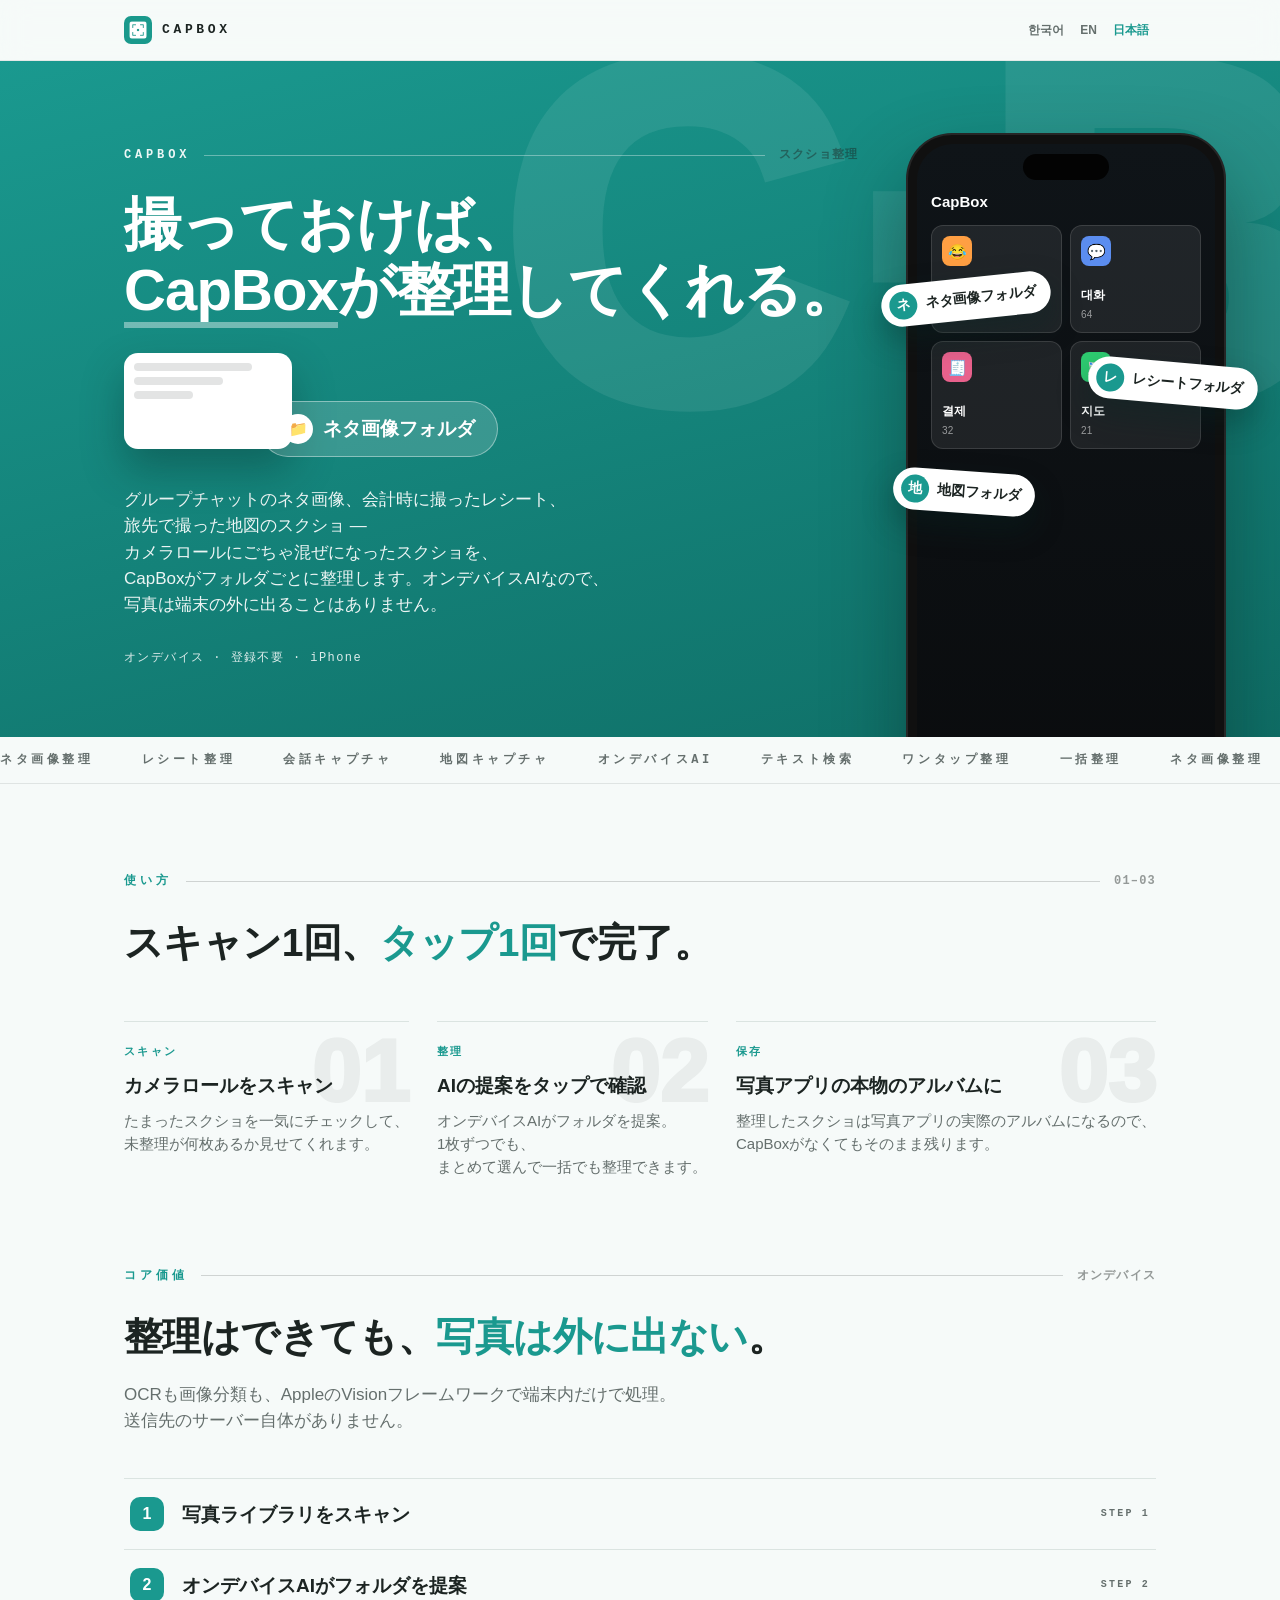
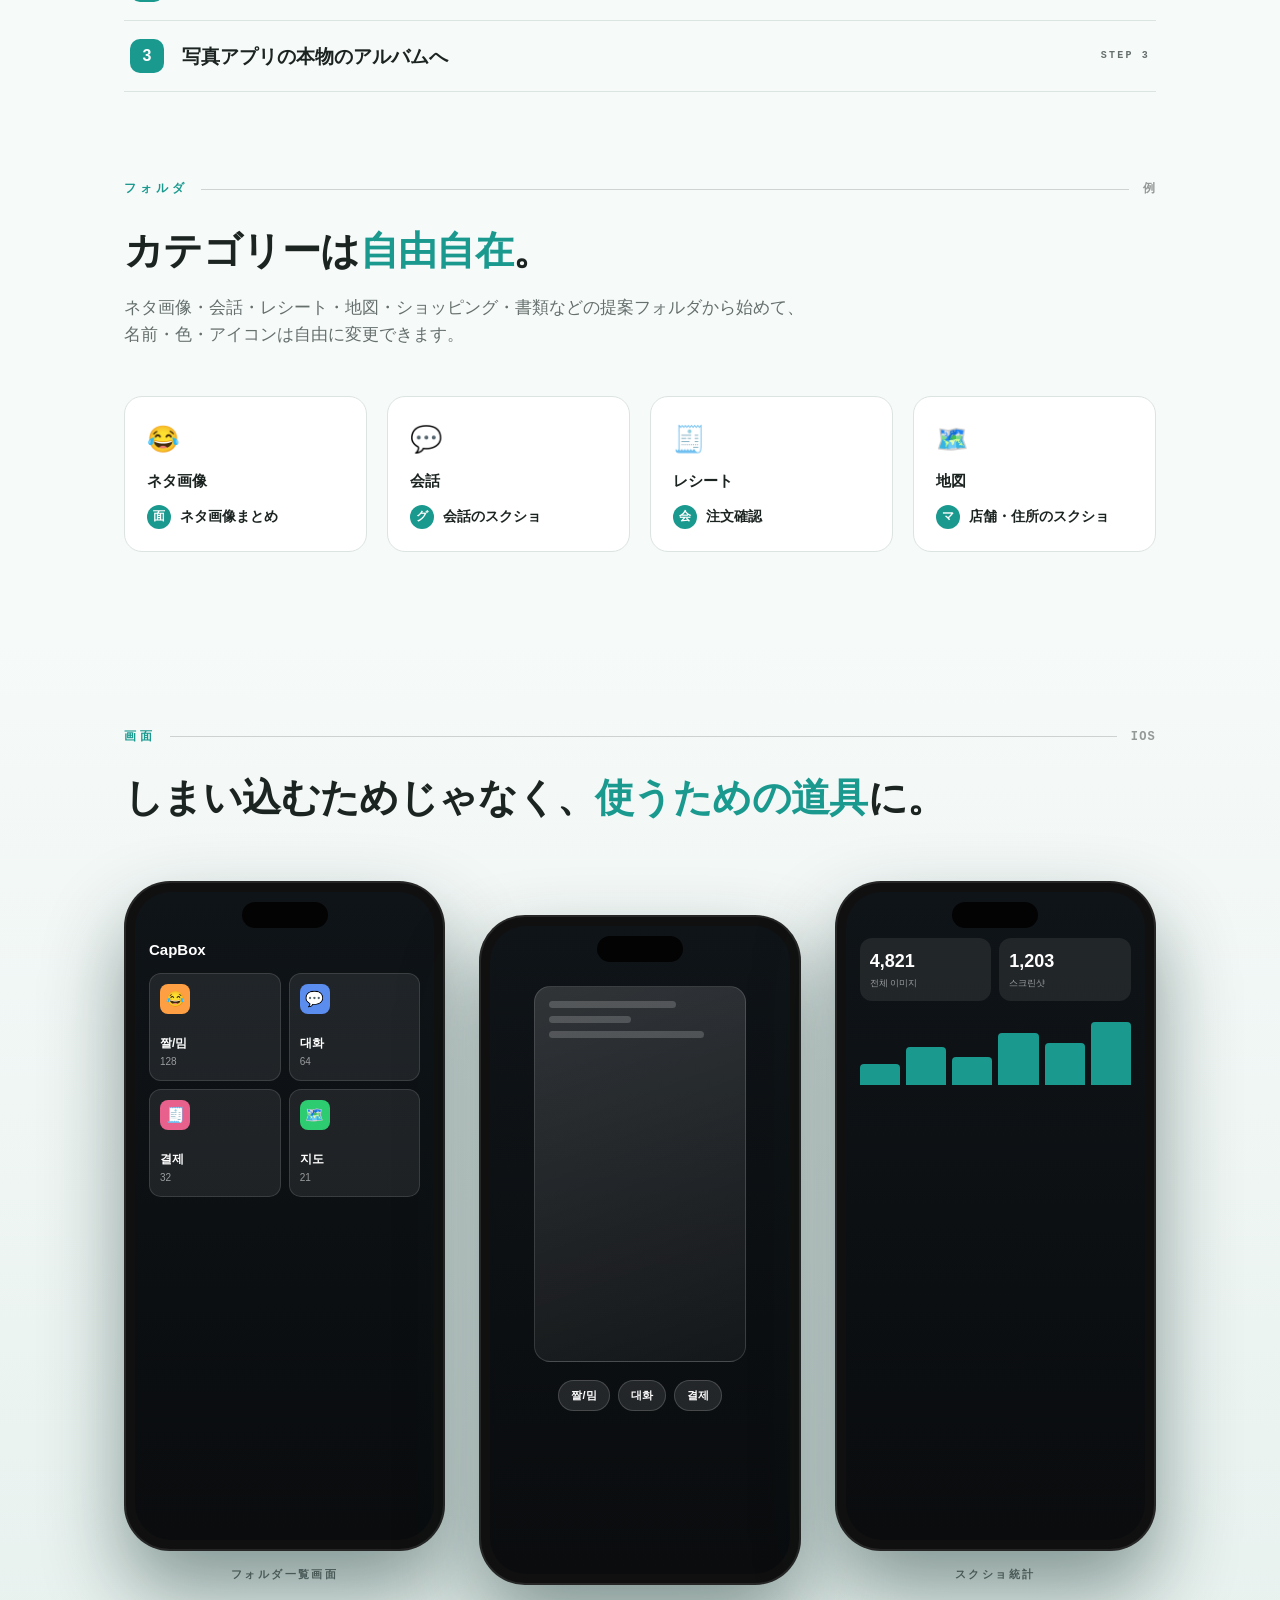
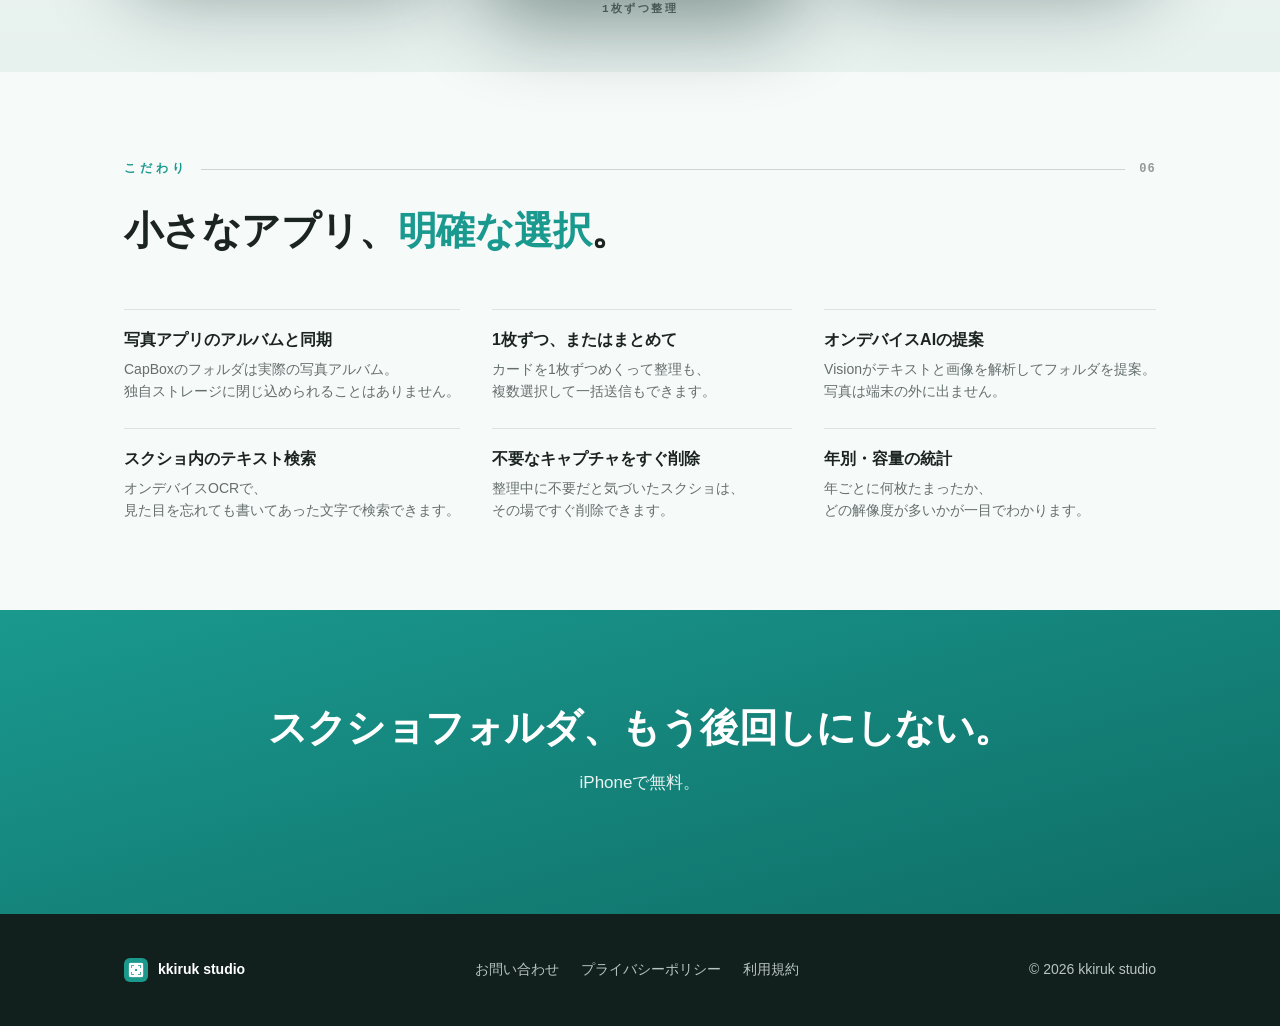
==== ja/index.html @ 4f0d3179 "Add CapBox landing page (ko/en/ja)" ====
<!doctype html>
<html lang="ja">
<head>
<meta charset="utf-8">
<meta name="viewport" content="width=device-width, initial-scale=1">
<title>CapBox — スクショを自動で整理</title>
<meta name="description" content="グループチャットのネタ画像、レシート撮影、地図のスクショ — CapBoxがオンデバイスAIでカメラロールのスクショを自動整理。写真は端末の外に出ません。">
<meta property="og:title" content="CapBox — スクショを自動で整理">
<meta property="og:description" content="撮っておけば、CapBoxが整理してくれる。">
<meta property="og:image" content="https://kkiruk-studio.github.io/capbox/assets/icon-512.png">
<meta property="og:type" content="website">
<link rel="canonical" href="https://kkiruk-studio.github.io/capbox/ja/">
<link rel="alternate" hreflang="x-default" href="https://kkiruk-studio.github.io/capbox/">
<link rel="alternate" hreflang="ko" href="https://kkiruk-studio.github.io/capbox/ko/">
<link rel="alternate" hreflang="en" href="https://kkiruk-studio.github.io/capbox/">
<link rel="alternate" hreflang="ja" href="https://kkiruk-studio.github.io/capbox/ja/">
<link rel="icon" type="image/png" href="../assets/icon-180.png">
<link rel="apple-touch-icon" href="../assets/icon-180.png">
<link rel="stylesheet" href="../assets/style.css">
<style>body{font-family:-apple-system,BlinkMacSystemFont,"Hiragino Kaku Gothic ProN", "Hiragino Sans", "Yu Gothic","Segoe UI",sans-serif}</style>
</head>
<body>

<nav>
  <div class="wrap">
    <a class="wordmark" href="../"><img src="../assets/icon-180.png" alt=""><span>CAPBOX</span></a>
    <div class="lang"><a href="../ko/">한국어</a><a href="../">EN</a><a href="../ja/" class="cur">日本語</a></div>
  </div>
</nav>

<header class="hero">
  <div class="ghost">C·B</div>
  <div class="wrap">
    <div>
      <div class="kicker"><span>CAPBOX</span><span class="rule"></span><span class="num">スクショ整理</span></div>
      <h1>撮っておけば、<br><em>CapBox</em>が整理してくれる。</h1>
      <div class="demo">
        <div class="shot"><div class="bar w80"></div><div class="bar w60"></div><div class="bar w40"></div></div>
        <div class="folder"><span class="g">📁</span><span class="label">ネタ画像フォルダ</span></div>
      </div>
      <p class="sub">グループチャットのネタ画像、会計時に撮ったレシート、旅先で撮った地図のスクショ — カメラロールにごちゃ混ぜになったスクショを、CapBoxがフォルダごとに整理します。オンデバイスAIなので、写真は端末の外に出ることはありません。</p>
      <div class="cta">
        <a class="store-badge" id="storeLink" href="#" aria-label="App Store でダウンロード"><svg viewBox="0 0 384 512" aria-hidden="true"><path d="M318.7 268.7c-.2-36.7 16.4-64.4 50-84.8-18.8-26.9-47.2-41.7-84.7-44.6-35.5-2.8-74.3 20.7-88.5 20.7-15 0-49.4-19.7-76.4-19.7C63.3 141.2 4 184.8 4 273.5q0 39.3 14.4 81.2c12.8 36.7 59 126.7 107.2 125.2 25.2-.6 43-17.9 75.8-17.9 31.8 0 48.3 17.9 76.4 17.9 48.6-.7 90.4-82.5 102.6-119.3-65.2-30.7-61.7-90-61.7-91.9zm-56.6-164.2c27.3-32.4 24.8-61.9 24-72.5-24.1 1.4-52 16.4-67.9 34.9-17.5 19.8-27.8 44.3-25.6 71.9 26.1 2 49.9-11.4 69.5-34.3z"/></svg><span class="txt"><small>ダウンロードは</small><strong>App Store</strong></span></a>
        <span class="note">オンデバイス · 登録不要 · iPhone</span>
      </div>
    </div>
    <div class="phone-col">
      <div class="chip c1"><span class="g">ネ</span>ネタ画像フォルダ</div><div class="chip c2"><span class="g">レ</span>レシートフォルダ</div><div class="chip c3"><span class="g">地</span>地図フォルダ</div>
      <div class="phone mock"><div class="mock-screen"><div class="mtitle">CapBox</div><div class="mgrid">
      <div class="mfolder"><div class="micon" style="background:#ff9f43">😂</div><div class="mname">짤/밈</div><div class="mcount">128</div></div>
      <div class="mfolder"><div class="micon" style="background:#5b8def">💬</div><div class="mname">대화</div><div class="mcount">64</div></div>
      <div class="mfolder"><div class="micon" style="background:#e8618c">🧾</div><div class="mname">결제</div><div class="mcount">32</div></div>
      <div class="mfolder"><div class="micon" style="background:#2ecc71">🗺️</div><div class="mname">지도</div><div class="mcount">21</div></div>
      </div></div><div class="island"></div></div>
    </div>
  </div>
</header>

<div class="marquee" aria-hidden="true"><div class="track"><span>ネタ画像整理</span><span>レシート整理</span><span>会話キャプチャ</span><span>地図キャプチャ</span><span>オンデバイスAI</span><span>テキスト検索</span><span>ワンタップ整理</span><span>一括整理</span><span>ネタ画像整理</span><span>レシート整理</span><span>会話キャプチャ</span><span>地図キャプチャ</span><span>オンデバイスAI</span><span>テキスト検索</span><span>ワンタップ整理</span><span>一括整理</span></div></div>

<section>
  <div class="wrap">
    <div class="kicker"><span>使い方</span><span class="rule"></span><span class="num">01–03</span></div>
    <h2>スキャン1回、<em>タップ1回</em>で完了。</h2>
    <div class="steps"><div class="step"><span class="n">01</span><span class="tag">スキャン</span><h3>カメラロールをスキャン</h3><p>たまったスクショを一気にチェックして、未整理が何枚あるか見せてくれます。</p></div><div class="step"><span class="n">02</span><span class="tag">整理</span><h3>AIの提案をタップで確認</h3><p>オンデバイスAIがフォルダを提案。1枚ずつでも、まとめて選んで一括でも整理できます。</p></div><div class="step"><span class="n">03</span><span class="tag">保存</span><h3>写真アプリの本物のアルバムに</h3><p>整理したスクショは写真アプリの実際のアルバムになるので、CapBoxがなくてもそのまま残ります。</p></div></div>
  </div>
</section>

<section style="padding-top:0">
  <div class="wrap">
    <div class="kicker"><span>コア価値</span><span class="rule"></span><span class="num">オンデバイス</span></div>
    <h2>整理はできても、<em>写真は外に出ない</em>。</h2>
    <p class="lede">OCRも画像分類も、AppleのVisionフレームワークで端末内だけで処理。送信先のサーバー自体がありません。</p>
    <div class="convert-table"><div class="convert-row"><span class="g">1</span><span class="label">写真ライブラリをスキャン</span><span class="cat">STEP 1</span></div><div class="convert-row"><span class="g">2</span><span class="label">オンデバイスAIがフォルダを提案</span><span class="cat">STEP 2</span></div><div class="convert-row"><span class="g">3</span><span class="label">写真アプリの本物のアルバムへ</span><span class="cat">STEP 3</span></div></div>
  </div>
</section>

<section style="padding-top:0">
  <div class="wrap">
    <div class="kicker"><span>フォルダ</span><span class="rule"></span><span class="num">例</span></div>
    <h2>カテゴリーは<em>自由自在</em>。</h2>
    <p class="lede">ネタ画像・会話・レシート・地図・ショッピング・書類などの提案フォルダから始めて、名前・色・アイコンは自由に変更できます。</p>
    <div class="providers"><div class="prov"><span class="flag">😂</span><h3>ネタ画像</h3><ul><li><span class="g">面</span>ネタ画像まとめ</li></ul></div><div class="prov"><span class="flag">💬</span><h3>会話</h3><ul><li><span class="g">グ</span>会話のスクショ</li></ul></div><div class="prov"><span class="flag">🧾</span><h3>レシート</h3><ul><li><span class="g">会</span>注文確認</li></ul></div><div class="prov"><span class="flag">🗺️</span><h3>地図</h3><ul><li><span class="g">マ</span>店舗・住所のスクショ</li></ul></div></div>
  </div>
</section>

<section class="shots">
  <div class="wrap">
    <div class="kicker"><span>画面</span><span class="rule"></span><span class="num">IOS</span></div>
    <h2>しまい込むためじゃなく、<em>使うための道具</em>に。</h2>
    <div class="row"><figure><div class="phone mock"><div class="mock-screen"><div class="mtitle">CapBox</div><div class="mgrid">
      <div class="mfolder"><div class="micon" style="background:#ff9f43">😂</div><div class="mname">짤/밈</div><div class="mcount">128</div></div>
      <div class="mfolder"><div class="micon" style="background:#5b8def">💬</div><div class="mname">대화</div><div class="mcount">64</div></div>
      <div class="mfolder"><div class="micon" style="background:#e8618c">🧾</div><div class="mname">결제</div><div class="mcount">32</div></div>
      <div class="mfolder"><div class="micon" style="background:#2ecc71">🗺️</div><div class="mname">지도</div><div class="mcount">21</div></div>
      </div></div><div class="island"></div></div><figcaption>フォルダ一覧画面</figcaption></figure><figure><div class="phone mock"><div class="mock-screen sort"><div class="shotcard">
      <div class="sbar" style="width:70%"></div><div class="sbar" style="width:45%"></div><div class="sbar" style="width:85%"></div>
      </div><div class="chiprow"><span class="mchip">짤/밈</span><span class="mchip">대화</span><span class="mchip">결제</span></div></div><div class="island"></div></div><figcaption>1枚ずつ整理</figcaption></figure><figure><div class="phone mock"><div class="mock-screen stats"><div class="mstatrow">
      <div class="mstat"><div class="mv">4,821</div><div class="ml">전체 이미지</div></div>
      <div class="mstat"><div class="mv">1,203</div><div class="ml">스크린샷</div></div>
      </div><div class="mbars">
      <div class="mbar" style="height:30%"></div><div class="mbar" style="height:55%"></div><div class="mbar" style="height:40%"></div>
      <div class="mbar" style="height:75%"></div><div class="mbar" style="height:60%"></div><div class="mbar" style="height:90%"></div>
      </div></div><div class="island"></div></div><figcaption>スクショ統計</figcaption></figure></div>
  </div>
</section>

<section>
  <div class="wrap">
    <div class="kicker"><span>こだわり</span><span class="rule"></span><span class="num">06</span></div>
    <h2>小さなアプリ、<em>明確な選択</em>。</h2>
    <div class="grid6"><div class="feat"><h3>写真アプリのアルバムと同期</h3><p>CapBoxのフォルダは実際の写真アルバム。独自ストレージに閉じ込められることはありません。</p></div><div class="feat"><h3>1枚ずつ、またはまとめて</h3><p>カードを1枚ずつめくって整理も、複数選択して一括送信もできます。</p></div><div class="feat"><h3>オンデバイスAIの提案</h3><p>Visionがテキストと画像を解析してフォルダを提案。写真は端末の外に出ません。</p></div><div class="feat"><h3>スクショ内のテキスト検索</h3><p>オンデバイスOCRで、見た目を忘れても書いてあった文字で検索できます。</p></div><div class="feat"><h3>不要なキャプチャをすぐ削除</h3><p>整理中に不要だと気づいたスクショは、その場ですぐ削除できます。</p></div><div class="feat"><h3>年別・容量の統計</h3><p>年ごとに何枚たまったか、どの解像度が多いかが一目でわかります。</p></div></div>
  </div>
</section>

<section class="final">
  <div class="wrap">
    <h2>スクショフォルダ、もう後回しにしない。</h2>
    <p class="lede">iPhoneで無料。</p>
    <div class="cta"><a class="store-badge" id="storeLink2" href="#" aria-label="App Store でダウンロード"><svg viewBox="0 0 384 512" aria-hidden="true"><path d="M318.7 268.7c-.2-36.7 16.4-64.4 50-84.8-18.8-26.9-47.2-41.7-84.7-44.6-35.5-2.8-74.3 20.7-88.5 20.7-15 0-49.4-19.7-76.4-19.7C63.3 141.2 4 184.8 4 273.5q0 39.3 14.4 81.2c12.8 36.7 59 126.7 107.2 125.2 25.2-.6 43-17.9 75.8-17.9 31.8 0 48.3 17.9 76.4 17.9 48.6-.7 90.4-82.5 102.6-119.3-65.2-30.7-61.7-90-61.7-91.9zm-56.6-164.2c27.3-32.4 24.8-61.9 24-72.5-24.1 1.4-52 16.4-67.9 34.9-17.5 19.8-27.8 44.3-25.6 71.9 26.1 2 49.9-11.4 69.5-34.3z"/></svg><span class="txt"><small>ダウンロードは</small><strong>App Store</strong></span></a></div>
  </div>
</section>

<footer>
  <div class="wrap">
    <div class="brand"><img src="../assets/icon-180.png" alt=""><strong>kkiruk studio</strong></div>
    <div class="links">
      <a href="mailto:kkirukstudio.help@gmail.com">お問い合わせ</a>
      <a href="https://kkiruk-studio.github.io/privacy-policy-app/">プライバシーポリシー</a>
      <a href="https://kkiruk-studio.github.io/terms-of-service-app/">利用規約</a>
    </div>
    <div>© 2026 kkiruk studio</div>
  </div>
</footer>

<script>
  // After App Store approval, set the real URL here (e.g. https://apps.apple.com/app/id1234567890)
  const APP_STORE_URL = "";
  if (APP_STORE_URL) {
    document.getElementById("storeLink").href = APP_STORE_URL;
    document.getElementById("storeLink2").href = APP_STORE_URL;
  } else {
    document.getElementById("storeLink").style.display = "none";
    document.getElementById("storeLink2").style.display = "none";
  }
</script>
</body>
</html>
---- assets/style.css ----
:root {
  --accent: #1a998f;
  --accent-deep: #0f6e66;
  --ink: #1c2422;
  --ink2: #656f6d;
  --cream-top: #f6faf9;
  --cream-bottom: #e7f1ee;
  --rule: #dbe4e1;
  --mono: ui-monospace, "SF Mono", SFMono-Regular, Menlo, Consolas, monospace;
}
@media (prefers-color-scheme: dark) {
  :root { --accent: #2bb5ab; --accent-deep: #12766d; }
}
* { box-sizing: border-box; margin: 0; }
html { scroll-behavior: smooth; }
body {
  font-family: -apple-system, BlinkMacSystemFont, "SF Pro Display", "Apple SD Gothic Neo", "Segoe UI", Roboto, sans-serif;
  color: var(--ink);
  background: var(--cream-top);
  line-height: 1.55;
  -webkit-font-smoothing: antialiased;
}
a { color: inherit; }
img { display: block; max-width: 100%; }
.wrap { max-width: 1080px; margin: 0 auto; padding: 0 24px; }

.kicker {
  display: flex; align-items: center; gap: 14px;
  font-family: var(--mono); font-size: 12px; font-weight: 700;
  letter-spacing: 0.32em; text-transform: uppercase; color: var(--accent);
}
.kicker .rule { flex: 1; height: 1px; background: rgba(28,36,34,.18); }
.kicker .num { color: rgba(28,36,34,.45); letter-spacing: .1em; }

/* ---------- nav ---------- */
nav {
  position: sticky; top: 0; z-index: 50;
  background: rgba(246,250,249,.82); backdrop-filter: blur(14px); -webkit-backdrop-filter: blur(14px);
  border-bottom: 1px solid rgba(28,36,34,.08);
}
nav .wrap { display: flex; align-items: center; justify-content: space-between; height: 60px; gap: 12px; }
.wordmark { display: flex; align-items: center; gap: 10px; text-decoration: none; flex: none; }
.wordmark img { width: 28px; height: 28px; border-radius: 7px; }
.wordmark span { font-family: var(--mono); font-size: 13px; font-weight: 800; letter-spacing: .28em; }
.lang { display: flex; align-items: center; gap: 2px; flex-wrap: wrap; justify-content: flex-end; }
.lang a {
  font-size: 12px; font-weight: 700; text-decoration: none;
  padding: 4px 7px; border-radius: 7px; color: var(--ink2);
}
.lang a:hover { color: var(--ink); }
.lang a.cur { color: var(--accent); pointer-events: none; }

/* ---------- hero ---------- */
.hero {
  position: relative; overflow: hidden; color: #fff;
  background: linear-gradient(165deg, var(--accent) 0%, var(--accent-deep) 100%);
}
.hero .ghost {
  position: absolute; right: -40px; top: -60px; z-index: 0;
  font-weight: 950; font-size: clamp(220px, 38vw, 480px); line-height: 1;
  color: rgba(255,255,255,.08); pointer-events: none; user-select: none;
}
.hero .wrap {
  position: relative; z-index: 1;
  display: grid; grid-template-columns: 1.15fr .85fr; gap: 48px; align-items: center;
  padding-top: 72px; padding-bottom: 0;
}
.hero .kicker { color: rgba(255,255,255,.92); }
.hero .kicker .rule { background: rgba(255,255,255,.35); }
.hero h1 {
  margin: 26px 0 0; font-size: clamp(34px, 5vw, 58px); line-height: 1.14;
  font-weight: 900; letter-spacing: -0.015em; word-break: keep-all;
}
.hero h1 em { font-style: normal; border-bottom: 6px solid rgba(255,255,255,.4); }
.demo {
  margin-top: 30px; position: relative; height: 108px; max-width: 380px;
}
.demo .shot {
  position: absolute; left: 0; top: 0; width: 168px; height: 96px;
  background: #fff; border-radius: 14px; box-shadow: 0 20px 40px rgba(6,40,36,.35);
  padding: 10px; display: flex; flex-direction: column; gap: 6px;
  animation: flyIn 3s ease-in-out infinite;
}
.demo .shot .bar { height: 8px; border-radius: 4px; background: rgba(28,36,34,.12); }
.demo .shot .bar.w60 { width: 60%; }
.demo .shot .bar.w80 { width: 80%; }
.demo .shot .bar.w40 { width: 40%; }
.demo .folder {
  position: absolute; right: 6px; bottom: 4px; display: inline-flex; align-items: center; gap: 10px;
  background: rgba(255,255,255,.16); border: 1px solid rgba(255,255,255,.4); border-radius: 99px;
  padding: 12px 22px; font-weight: 800; font-size: clamp(15px, 2vw, 19px);
}
.demo .folder .g {
  display: grid; place-items: center; width: 30px; height: 30px; border-radius: 50%;
  background: #fff; color: var(--accent-deep); font-size: 15px;
}
.demo .folder .label { min-width: 6ch; }
@keyframes flyIn {
  0%   { left: 0; top: 0; transform: rotate(0deg) scale(1); opacity: 1; }
  55%  { left: 0; top: 0; transform: rotate(0deg) scale(1); opacity: 1; }
  85%  { left: calc(100% - 60px); top: 46px; transform: rotate(8deg) scale(.34); opacity: .5; }
  92%  { left: calc(100% - 60px); top: 46px; transform: rotate(8deg) scale(0); opacity: 0; }
  93%  { left: 0; top: 0; transform: rotate(0deg) scale(0); opacity: 0; }
  100% { left: 0; top: 0; transform: rotate(0deg) scale(1); opacity: 1; }
}
.hero .sub { margin-top: 26px; max-width: 34em; font-size: 17px; color: rgba(255,255,255,.92); word-break: keep-all; }
.cta { margin: 30px 0 56px; display: flex; align-items: center; gap: 18px; flex-wrap: wrap; }
.store-badge {
  display: inline-flex; align-items: center; gap: 12px; text-decoration: none;
  background: #0b0b0b; color: #fff; border-radius: 14px; padding: 12px 22px;
  border: 1px solid rgba(255,255,255,.25); transition: transform .15s ease;
}
.store-badge:hover { transform: translateY(-2px); }
.store-badge svg { width: 26px; height: 26px; fill: #fff; }
.store-badge .txt { line-height: 1.15; text-align: left; }
.store-badge .txt small { display: block; font-size: 11px; opacity: .8; }
.store-badge .txt strong { font-size: 17px; font-weight: 700; letter-spacing: .01em; }
.cta .note { font-family: var(--mono); font-size: 12px; letter-spacing: .12em; color: rgba(255,255,255,.85); }

.hero .phone-col { position: relative; align-self: end; }
.phone {
  position: relative; width: min(320px, 78vw); margin: 0 auto;
  border-radius: 46px; padding: 11px; background: #101010;
  box-shadow: 0 40px 80px rgba(6,40,36,.45), inset 0 0 0 2px rgba(255,255,255,.09);
}
.phone img { border-radius: 36px; }
.phone .island { position: absolute; top: 21px; left: 50%; transform: translateX(-50%); width: 86px; height: 26px; border-radius: 14px; background: #030303; }
.hero .phone { margin-bottom: -64px; }
.chip {
  position: absolute; z-index: 2; display: flex; align-items: center; gap: 8px;
  background: #fff; color: var(--ink); font-weight: 800; font-size: 14px; white-space: nowrap;
  border-radius: 99px; padding: 7px 14px 7px 8px; box-shadow: 0 14px 30px rgba(6,40,36,.35);
}
.chip .g {
  display: grid; place-items: center; width: 28px; height: 28px; border-radius: 50%;
  background: var(--accent); color: #fff; font-size: 14px; font-weight: 900;
}
.chip.c1 { left: -8%;  top: 24%; transform: rotate(-6deg); }
.chip.c2 { right: -10%; top: 38%; transform: rotate(5deg); }
.chip.c3 { left: -4%;  top: 56%; transform: rotate(4deg); }

/* ---------- marquee ---------- */
.marquee { overflow: hidden; border-bottom: 1px solid rgba(28,36,34,.1); background: var(--cream-top); }
.marquee .track {
  display: flex; gap: 48px; padding: 14px 0; width: max-content;
  font-family: var(--mono); font-size: 12px; font-weight: 700; letter-spacing: .3em; color: var(--ink2);
  animation: scroll 30s linear infinite;
}
@keyframes scroll { to { transform: translateX(-50%); } }
@media (prefers-reduced-motion: reduce) {
  .marquee .track { animation: none; }
  .demo .shot { animation: none; }
}

/* ---------- sections ---------- */
section { padding: 88px 0; }
section h2 { font-size: clamp(26px, 3.5vw, 39px); font-weight: 900; letter-spacing: -0.015em; margin: 22px 0 14px; word-break: keep-all; }
section h2 em { font-style: normal; color: var(--accent); }
section .lede { color: var(--ink2); max-width: 40em; font-size: 17px; word-break: keep-all; }

.steps { display: grid; grid-template-columns: repeat(3, 1fr); gap: 28px; margin-top: 48px; }
.step { position: relative; border-top: 1px solid var(--rule); padding-top: 22px; }
.step .n {
  position: absolute; right: 0; top: 6px; font-weight: 950; font-size: 88px; line-height: 1;
  color: rgba(28,36,34,.06); pointer-events: none;
}
.step h3 { font-size: 19px; font-weight: 800; margin-bottom: 8px; }
.step p { color: var(--ink2); font-size: 15px; word-break: keep-all; }
.step .tag { font-family: var(--mono); font-size: 11px; font-weight: 700; letter-spacing: .22em; color: var(--accent); display: block; margin-bottom: 10px; }

.convert-table { margin-top: 44px; border-top: 1px solid var(--rule); }
.convert-row {
  display: grid; grid-template-columns: auto 1fr auto; gap: 18px; align-items: center;
  padding: 18px 6px; border-bottom: 1px solid var(--rule); font-size: clamp(15px, 2vw, 19px); font-weight: 700;
}
.convert-row .g {
  display: grid; place-items: center; width: 34px; height: 34px; border-radius: 10px;
  background: var(--accent); color: #fff; font-size: 16px; flex: none;
}
.convert-row .label { color: var(--ink); }
.convert-row .cat { font-family: var(--mono); font-size: 10px; font-weight: 700; letter-spacing: .22em; color: var(--ink2); justify-self: end; }

.providers { display: grid; grid-template-columns: repeat(4, 1fr); gap: 20px; margin-top: 48px; }
.prov { border: 1px solid var(--rule); border-radius: 18px; padding: 22px; background: #fff; }
.prov .flag { font-size: 26px; }
.prov h3 { font-size: 15px; font-weight: 800; margin: 10px 0 12px; }
.prov ul { list-style: none; padding: 0; display: flex; flex-direction: column; gap: 8px; }
.prov li { display: flex; align-items: center; gap: 9px; font-size: 14px; font-weight: 600; }
.prov .g {
  display: grid; place-items: center; width: 24px; height: 24px; border-radius: 50%;
  background: var(--accent); color: #fff; font-size: 12px; font-weight: 900; flex: none;
}

.grid6 { display: grid; grid-template-columns: repeat(3, 1fr); gap: 26px 32px; margin-top: 48px; }
.feat { border-top: 1px solid var(--rule); padding-top: 18px; }
.feat h3 { font-size: 16px; font-weight: 800; margin-bottom: 6px; }
.feat p { color: var(--ink2); font-size: 14px; word-break: keep-all; }

.shots { background: linear-gradient(180deg, var(--cream-top), var(--cream-bottom)); }
.shots .row { display: grid; grid-template-columns: repeat(3, 1fr); gap: 34px; margin-top: 52px; align-items: start; }
.shots .phone { width: 100%; }
.shots figcaption { text-align: center; margin-top: 16px; font-family: var(--mono); font-size: 11px; font-weight: 700; letter-spacing: .22em; color: var(--ink2); }
.shots figure:nth-child(2) { transform: translateY(34px); }

/* CSS-mockup phone fallback (no photography) */
.phone.mock { background: #101010; }
.mock-screen {
  aspect-ratio: 9/19.5; border-radius: 36px; overflow: hidden; position: relative;
  background: linear-gradient(180deg, #0f1418, #0a0c0e);
  padding: 46px 14px 18px;
}
.mock-screen .mtitle { color: #fff; font-weight: 800; font-size: 15px; margin-bottom: 12px; }
.mock-screen .mgrid { display: grid; grid-template-columns: 1fr 1fr; gap: 8px; }
.mock-screen .mfolder {
  border-radius: 12px; padding: 10px; background: rgba(255,255,255,.08);
  border: 1px solid rgba(255,255,255,.12); color: #fff;
}
.mock-screen .mfolder .micon {
  width: 30px; height: 30px; border-radius: 8px; display: grid; place-items: center;
  font-size: 15px; margin-bottom: 20px;
}
.mock-screen .mfolder .mname { font-size: 12px; font-weight: 700; }
.mock-screen .mfolder .mcount { font-size: 10px; color: rgba(255,255,255,.55); margin-top: 2px; }
.mock-screen.sort { padding-top: 60px; }
.mock-screen.sort .shotcard {
  width: 78%; margin: 0 auto; aspect-ratio: 9/16; border-radius: 16px; overflow: hidden;
  background: linear-gradient(160deg, rgba(255,255,255,.14), rgba(255,255,255,.04));
  border: 1px solid rgba(255,255,255,.14);
  display: flex; flex-direction: column; gap: 8px; padding: 14px;
}
.mock-screen.sort .shotcard .sbar { height: 7px; border-radius: 4px; background: rgba(255,255,255,.18); }
.mock-screen.sort .chiprow { display: flex; gap: 8px; margin-top: 18px; flex-wrap: wrap; justify-content: center; }
.mock-screen.sort .mchip {
  background: rgba(255,255,255,.1); border: 1px solid rgba(255,255,255,.16); color: #fff;
  border-radius: 99px; padding: 6px 12px; font-size: 11px; font-weight: 700;
}
.mock-screen.stats { }
.mock-screen.stats .mstatrow { display: flex; gap: 8px; margin-bottom: 14px; }
.mock-screen.stats .mstat { flex: 1; background: rgba(255,255,255,.08); border-radius: 12px; padding: 10px; color: #fff; }
.mock-screen.stats .mstat .mv { font-size: 18px; font-weight: 900; }
.mock-screen.stats .mstat .ml { font-size: 9px; color: rgba(255,255,255,.55); margin-top: 2px; }
.mock-screen.stats .mbars { display: flex; align-items: flex-end; gap: 6px; height: 70px; }
.mock-screen.stats .mbars .mbar { flex: 1; background: var(--accent); border-radius: 4px 4px 0 0; }

/* ---------- final cta / footer ---------- */
.final { background: linear-gradient(165deg, var(--accent), var(--accent-deep)); color: #fff; text-align: center; }
.final h2 { margin: 0 0 12px; }
.final .lede { color: rgba(255,255,255,.9); margin: 0 auto; }
.final .cta { justify-content: center; margin-bottom: 0; }

footer { background: #12201d; color: #b9c4c1; padding: 44px 0; font-size: 14px; }
footer .wrap { display: flex; align-items: center; justify-content: space-between; gap: 18px; flex-wrap: wrap; }
footer .brand { display: flex; align-items: center; gap: 10px; color: #fff; }
footer .brand img { width: 24px; height: 24px; border-radius: 6px; }
footer .links { display: flex; gap: 22px; flex-wrap: wrap; }
footer a { color: #b9c4c1; text-decoration: none; }
footer a:hover { color: #fff; }

@media (max-width: 860px) {
  .hero .wrap { grid-template-columns: 1fr; gap: 12px; padding-top: 56px; }
  .hero .phone { margin-bottom: -48px; margin-top: 26px; }
  .chip.c1 { left: 0; } .chip.c3 { left: 2%; }
  .chip.c2 { right: 0; }
  .steps, .providers, .grid6, .shots .row { grid-template-columns: 1fr; }
  .shots figure:nth-child(2) { transform: none; }
  section { padding: 64px 0; }
  .wordmark span { display: none; }
}
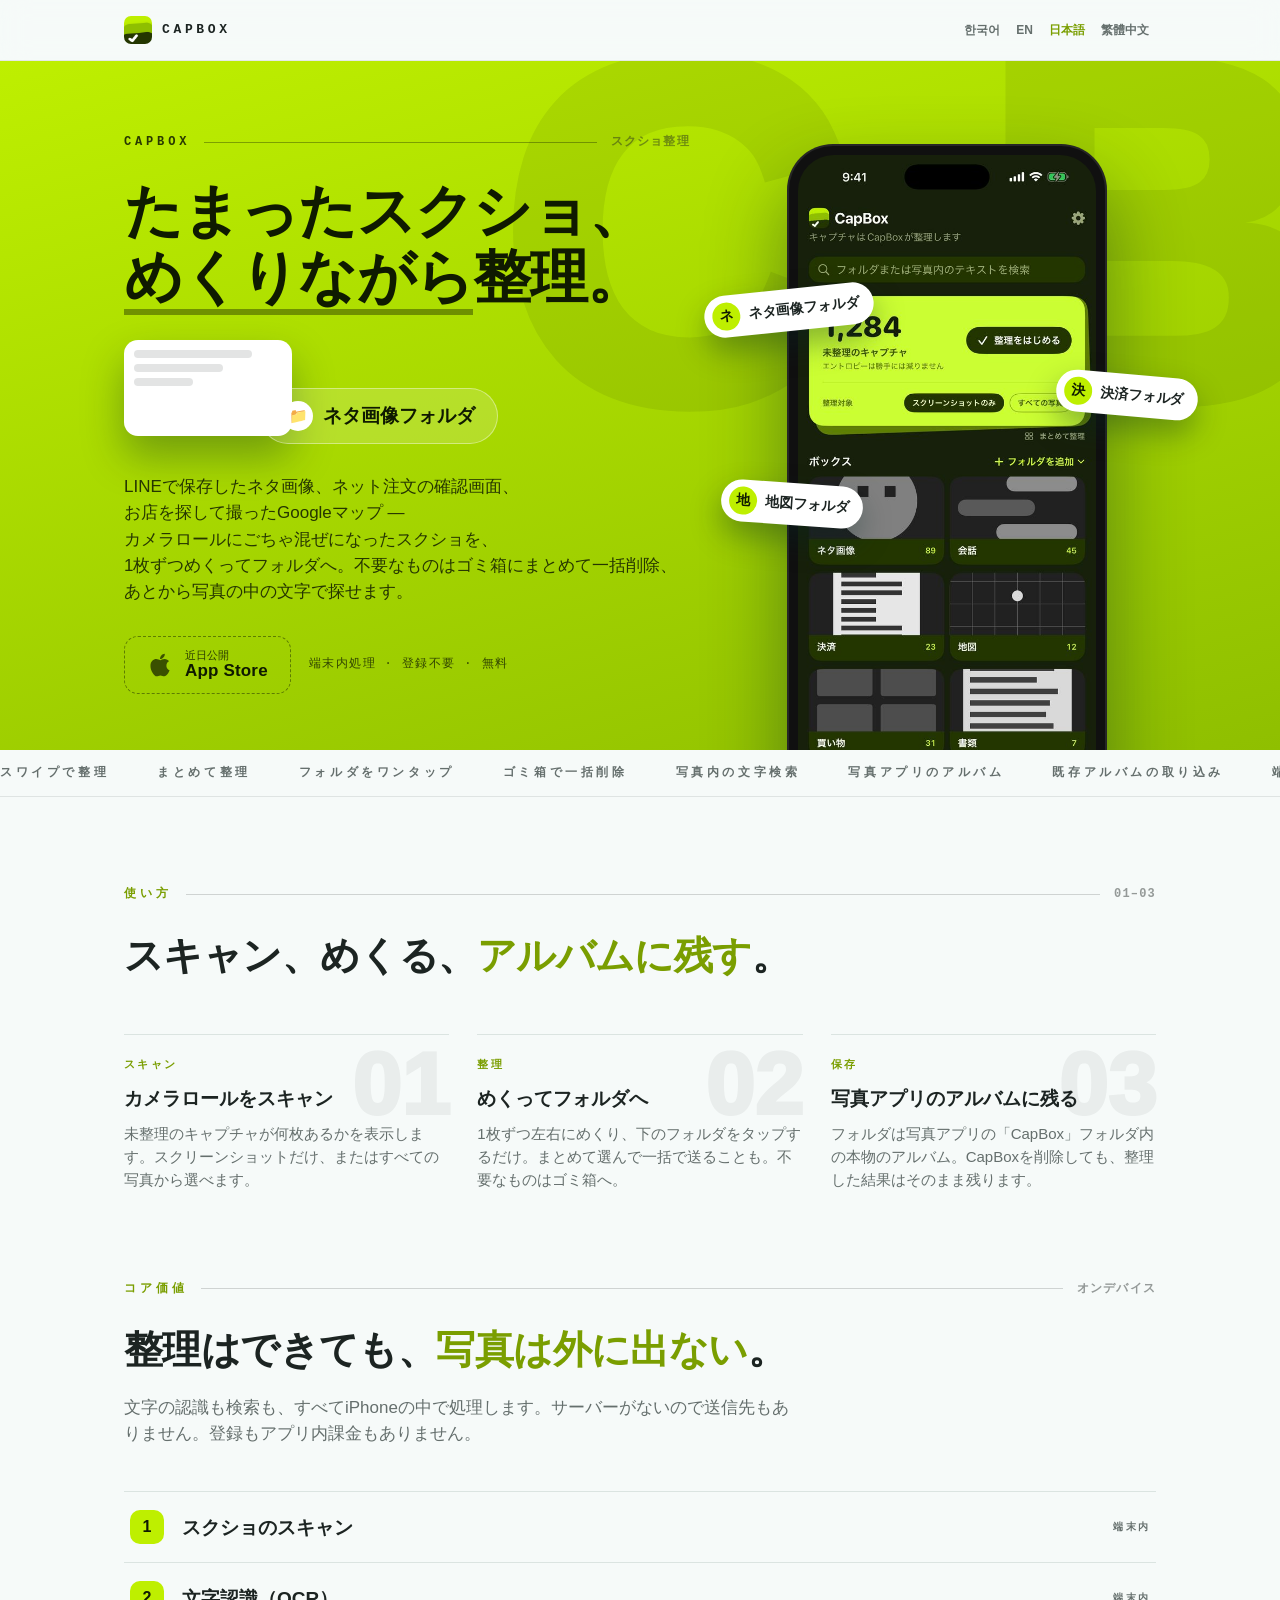
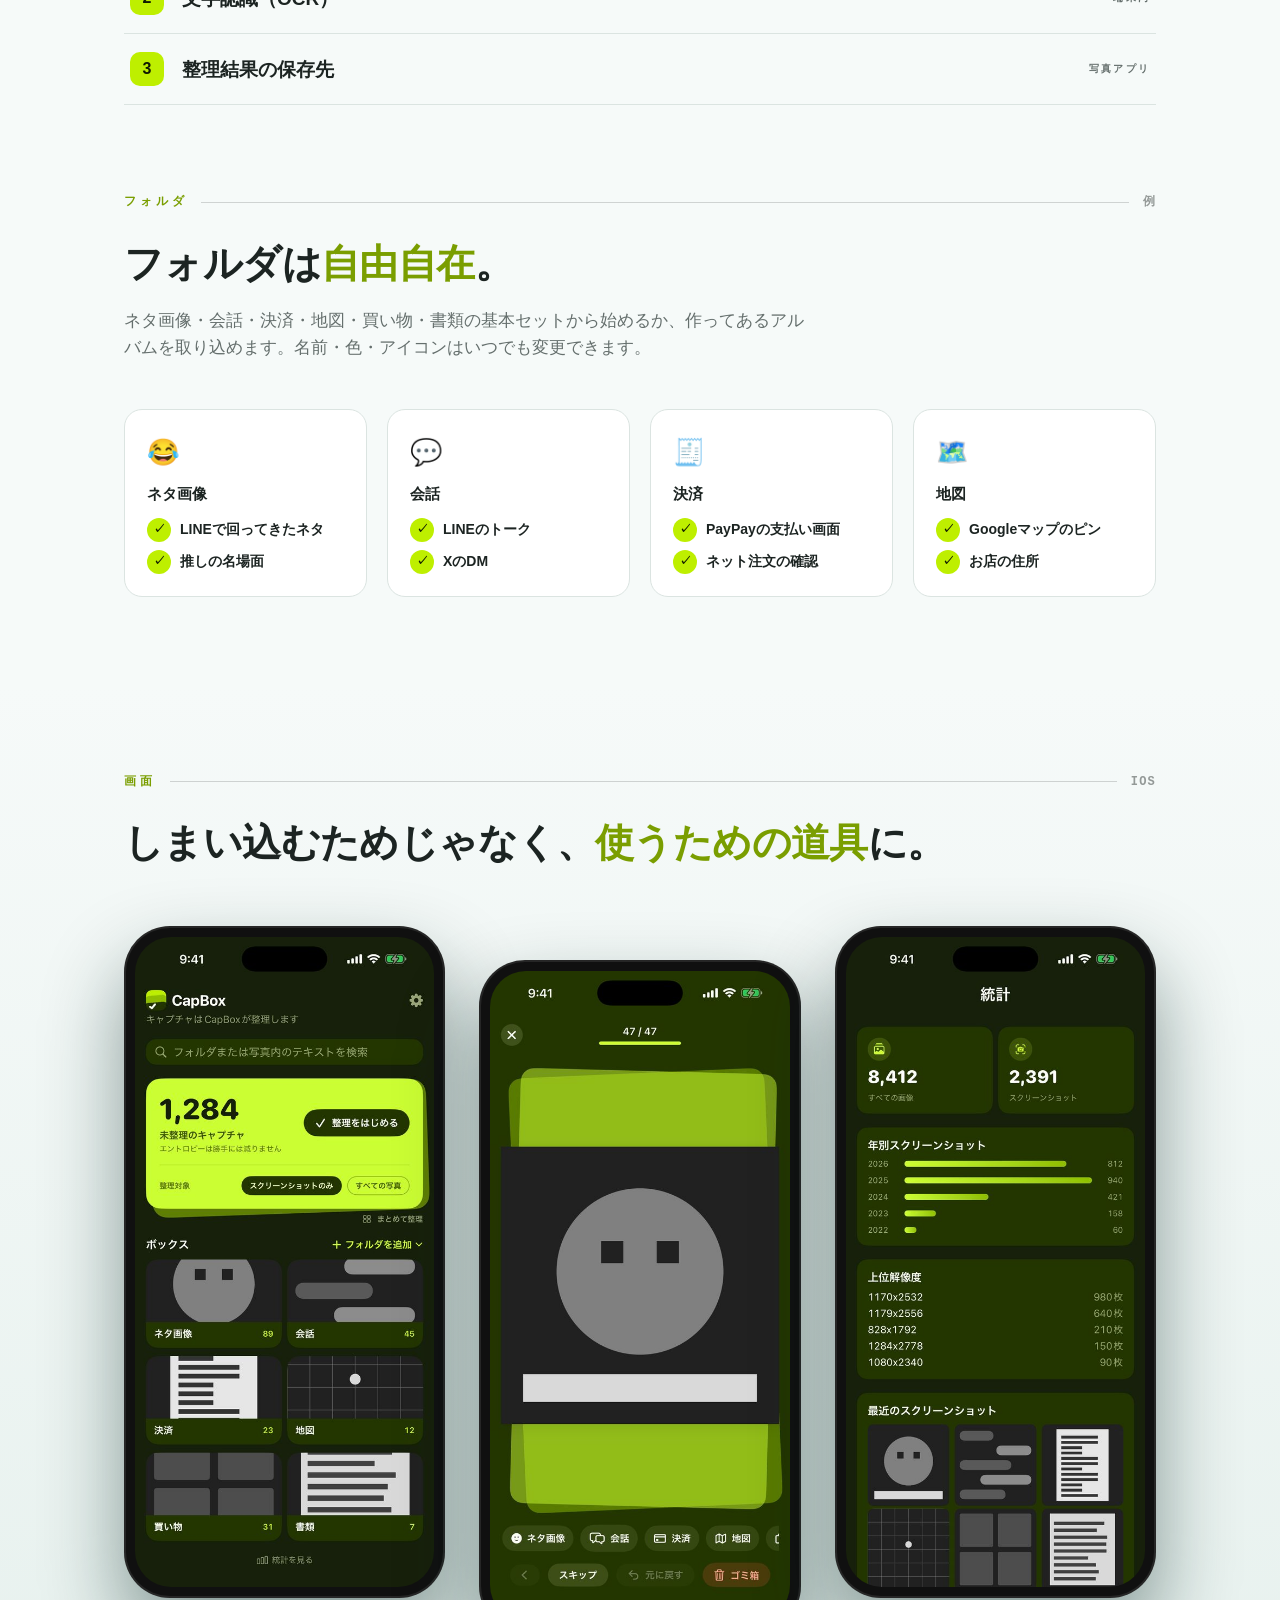
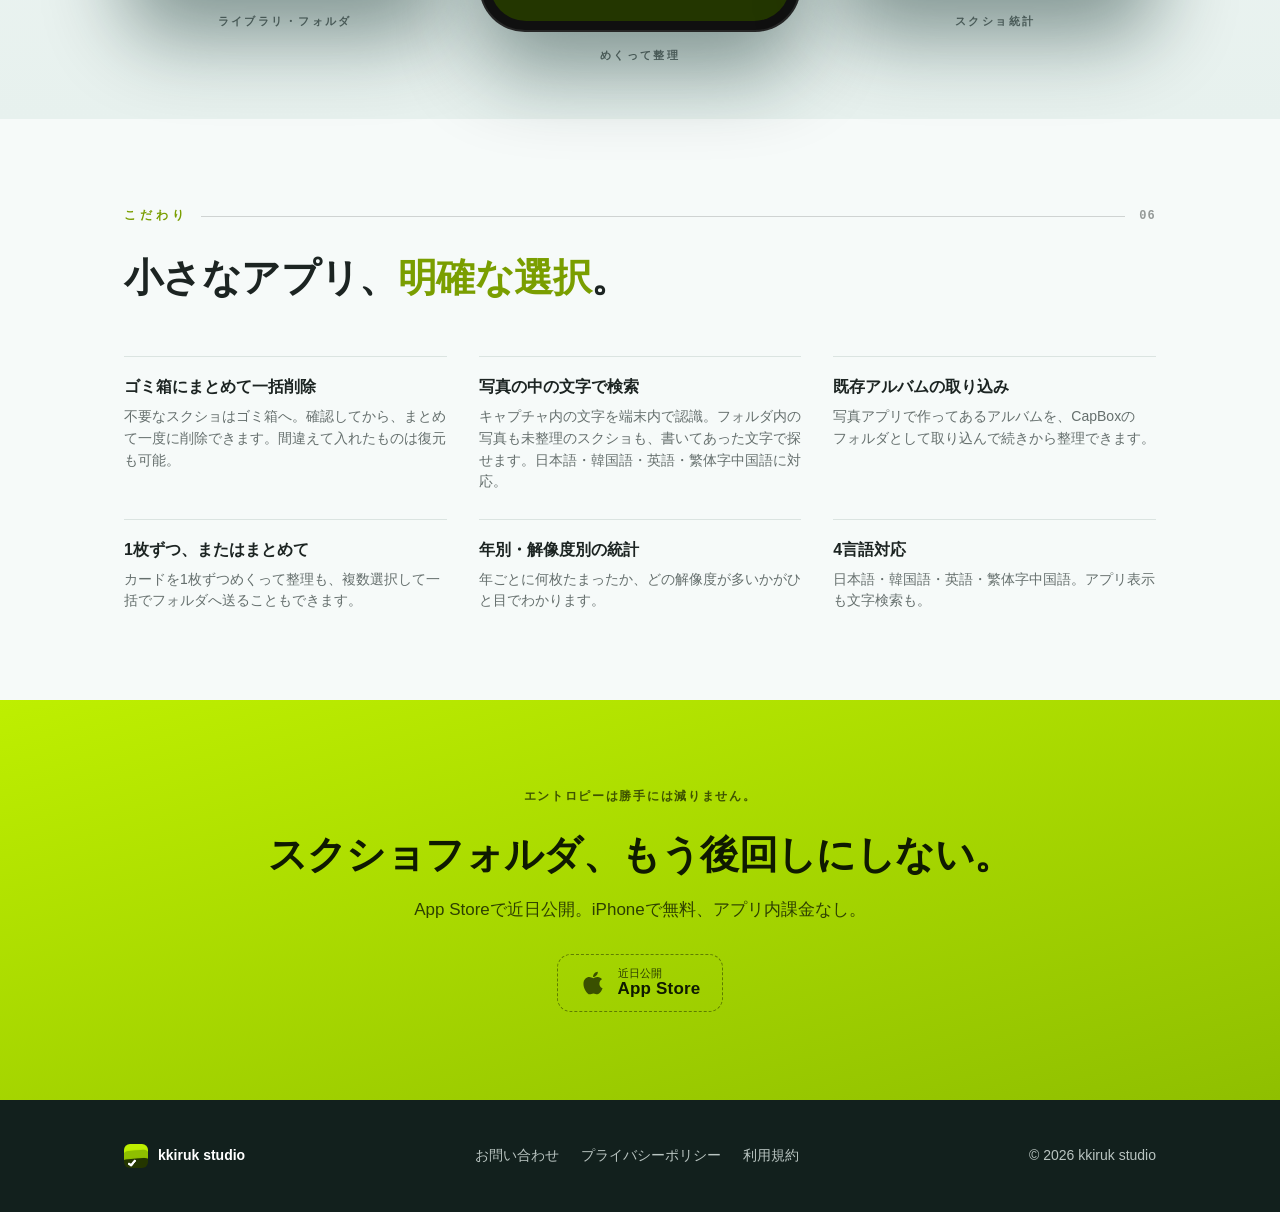
==== commit 5b9db59c: "zh-Hant 추가 + 문구를 현재 앱에 맞게 갱신(자동 분류·AI 추천 표현 삭제) + 실제 스크린샷 + www.kkirukstudio.com/capbox/ 로 canonical" ====
--- a/ja/index.html
+++ b/ja/index.html
@@ -3,17 +3,19 @@
 <head>
 <meta charset="utf-8">
 <meta name="viewport" content="width=device-width, initial-scale=1">
-<title>CapBox — スクショを自動で整理</title>
-<meta name="description" content="グループチャットのネタ画像、レシート撮影、地図のスクショ — CapBoxがオンデバイスAIでカメラロールのスクショを自動整理。写真は端末の外に出ません。">
-<meta property="og:title" content="CapBox — スクショを自動で整理">
-<meta property="og:description" content="撮っておけば、CapBoxが整理してくれる。">
-<meta property="og:image" content="https://kkiruk-studio.github.io/capbox/assets/icon-512.png">
+<title>CapBox — スクショ整理・写真内の文字検索</title>
+<meta name="description" content="たまったスクリーンショットを1枚ずつめくってフォルダへ。不要な写真はゴミ箱にまとめて一括削除。写真の中の文字で検索もできます。すべて端末内で、無料。">
+<meta property="og:title" content="CapBox — スクショ整理">
+<meta property="og:description" content="たまったスクショ、めくりながらフォルダへ。あとから写真の中の文字で探せる。">
+<meta property="og:image" content="https://www.kkirukstudio.com/capbox/assets/icon-512.png">
+<meta property="og:url" content="https://www.kkirukstudio.com/capbox/ja/">
 <meta property="og:type" content="website">
-<link rel="canonical" href="https://kkiruk-studio.github.io/capbox/ja/">
-<link rel="alternate" hreflang="x-default" href="https://kkiruk-studio.github.io/capbox/">
-<link rel="alternate" hreflang="ko" href="https://kkiruk-studio.github.io/capbox/ko/">
-<link rel="alternate" hreflang="en" href="https://kkiruk-studio.github.io/capbox/">
-<link rel="alternate" hreflang="ja" href="https://kkiruk-studio.github.io/capbox/ja/">
+<link rel="canonical" href="https://www.kkirukstudio.com/capbox/ja/">
+<link rel="alternate" hreflang="x-default" href="https://www.kkirukstudio.com/capbox/">
+<link rel="alternate" hreflang="ko" href="https://www.kkirukstudio.com/capbox/ko/">
+<link rel="alternate" hreflang="en" href="https://www.kkirukstudio.com/capbox/">
+<link rel="alternate" hreflang="ja" href="https://www.kkirukstudio.com/capbox/ja/">
+<link rel="alternate" hreflang="zh-Hant" href="https://www.kkirukstudio.com/capbox/zh-hant/">
 <link rel="icon" type="image/png" href="../assets/icon-180.png">
 <link rel="apple-touch-icon" href="../assets/icon-180.png">
 <link rel="stylesheet" href="../assets/style.css">
@@ -24,7 +26,7 @@
 <nav>
   <div class="wrap">
     <a class="wordmark" href="../"><img src="../assets/icon-180.png" alt=""><span>CAPBOX</span></a>
-    <div class="lang"><a href="../ko/">한국어</a><a href="../">EN</a><a href="../ja/" class="cur">日本語</a></div>
+    <div class="lang"><a href="../ko/">한국어</a><a href="../">EN</a><a href="../ja/" class="cur">日本語</a><a href="../zh-hant/">繁體中文</a></div>
   </div>
 </nav>
 
@@ -33,36 +35,31 @@
   <div class="wrap">
     <div>
       <div class="kicker"><span>CAPBOX</span><span class="rule"></span><span class="num">スクショ整理</span></div>
-      <h1>撮っておけば、<br><em>CapBox</em>が整理してくれる。</h1>
-      <div class="demo">
+      <h1>たまったスクショ、<br><em>めくりながら</em>整理。</h1>
+      <div class="demo" aria-hidden="true">
         <div class="shot"><div class="bar w80"></div><div class="bar w60"></div><div class="bar w40"></div></div>
         <div class="folder"><span class="g">📁</span><span class="label">ネタ画像フォルダ</span></div>
       </div>
-      <p class="sub">グループチャットのネタ画像、会計時に撮ったレシート、旅先で撮った地図のスクショ — カメラロールにごちゃ混ぜになったスクショを、CapBoxがフォルダごとに整理します。オンデバイスAIなので、写真は端末の外に出ることはありません。</p>
+      <p class="sub">LINEで保存したネタ画像、ネット注文の確認画面、お店を探して撮ったGoogleマップ — カメラロールにごちゃ混ぜになったスクショを、1枚ずつめくってフォルダへ。不要なものはゴミ箱にまとめて一括削除、あとから写真の中の文字で探せます。</p>
       <div class="cta">
-        <a class="store-badge" id="storeLink" href="#" aria-label="App Store でダウンロード"><svg viewBox="0 0 384 512" aria-hidden="true"><path d="M318.7 268.7c-.2-36.7 16.4-64.4 50-84.8-18.8-26.9-47.2-41.7-84.7-44.6-35.5-2.8-74.3 20.7-88.5 20.7-15 0-49.4-19.7-76.4-19.7C63.3 141.2 4 184.8 4 273.5q0 39.3 14.4 81.2c12.8 36.7 59 126.7 107.2 125.2 25.2-.6 43-17.9 75.8-17.9 31.8 0 48.3 17.9 76.4 17.9 48.6-.7 90.4-82.5 102.6-119.3-65.2-30.7-61.7-90-61.7-91.9zm-56.6-164.2c27.3-32.4 24.8-61.9 24-72.5-24.1 1.4-52 16.4-67.9 34.9-17.5 19.8-27.8 44.3-25.6 71.9 26.1 2 49.9-11.4 69.5-34.3z"/></svg><span class="txt"><small>ダウンロードは</small><strong>App Store</strong></span></a>
-        <span class="note">オンデバイス · 登録不要 · iPhone</span>
+        <span class="store-badge disabled" id="storeLink" aria-disabled="true"><svg viewBox="0 0 384 512" aria-hidden="true"><path d="M318.7 268.7c-.2-36.7 16.4-64.4 50-84.8-18.8-26.9-47.2-41.7-84.7-44.6-35.5-2.8-74.3 20.7-88.5 20.7-15 0-49.4-19.7-76.4-19.7C63.3 141.2 4 184.8 4 273.5q0 39.3 14.4 81.2c12.8 36.7 59 126.7 107.2 125.2 25.2-.6 43-17.9 75.8-17.9 31.8 0 48.3 17.9 76.4 17.9 48.6-.7 90.4-82.5 102.6-119.3-65.2-30.7-61.7-90-61.7-91.9zm-56.6-164.2c27.3-32.4 24.8-61.9 24-72.5-24.1 1.4-52 16.4-67.9 34.9-17.5 19.8-27.8 44.3-25.6 71.9 26.1 2 49.9-11.4 69.5-34.3z"/></svg><span class="txt"><small>近日公開</small><strong>App Store</strong></span></span>
+        <span class="note">端末内処理 · 登録不要 · 無料</span>
       </div>
     </div>
     <div class="phone-col">
-      <div class="chip c1"><span class="g">ネ</span>ネタ画像フォルダ</div><div class="chip c2"><span class="g">レ</span>レシートフォルダ</div><div class="chip c3"><span class="g">地</span>地図フォルダ</div>
-      <div class="phone mock"><div class="mock-screen"><div class="mtitle">CapBox</div><div class="mgrid">
-      <div class="mfolder"><div class="micon" style="background:#ff9f43">😂</div><div class="mname">짤/밈</div><div class="mcount">128</div></div>
-      <div class="mfolder"><div class="micon" style="background:#5b8def">💬</div><div class="mname">대화</div><div class="mcount">64</div></div>
-      <div class="mfolder"><div class="micon" style="background:#e8618c">🧾</div><div class="mname">결제</div><div class="mcount">32</div></div>
-      <div class="mfolder"><div class="micon" style="background:#2ecc71">🗺️</div><div class="mname">지도</div><div class="mcount">21</div></div>
-      </div></div><div class="island"></div></div>
+      <div class="chip c1"><span class="g">ネ</span>ネタ画像フォルダ</div><div class="chip c2"><span class="g">決</span>決済フォルダ</div><div class="chip c3"><span class="g">地</span>地図フォルダ</div>
+      <div class="phone"><img src="../assets/shots/ja-library.jpg" alt="CapBoxのライブラリ画面 — 未整理のキャプチャ1,284枚と、ネタ画像・会話・決済・地図・買い物・書類のフォルダ" width="552" height="1200" decoding="async"></div>
     </div>
   </div>
 </header>
 
-<div class="marquee" aria-hidden="true"><div class="track"><span>ネタ画像整理</span><span>レシート整理</span><span>会話キャプチャ</span><span>地図キャプチャ</span><span>オンデバイスAI</span><span>テキスト検索</span><span>ワンタップ整理</span><span>一括整理</span><span>ネタ画像整理</span><span>レシート整理</span><span>会話キャプチャ</span><span>地図キャプチャ</span><span>オンデバイスAI</span><span>テキスト検索</span><span>ワンタップ整理</span><span>一括整理</span></div></div>
+<div class="marquee" aria-hidden="true"><div class="track"><span>スワイプで整理</span><span>まとめて整理</span><span>フォルダをワンタップ</span><span>ゴミ箱で一括削除</span><span>写真内の文字検索</span><span>写真アプリのアルバム</span><span>既存アルバムの取り込み</span><span>端末内処理</span><span>スワイプで整理</span><span>まとめて整理</span><span>フォルダをワンタップ</span><span>ゴミ箱で一括削除</span><span>写真内の文字検索</span><span>写真アプリのアルバム</span><span>既存アルバムの取り込み</span><span>端末内処理</span></div></div>
 
 <section>
   <div class="wrap">
     <div class="kicker"><span>使い方</span><span class="rule"></span><span class="num">01–03</span></div>
-    <h2>スキャン1回、<em>タップ1回</em>で完了。</h2>
-    <div class="steps"><div class="step"><span class="n">01</span><span class="tag">スキャン</span><h3>カメラロールをスキャン</h3><p>たまったスクショを一気にチェックして、未整理が何枚あるか見せてくれます。</p></div><div class="step"><span class="n">02</span><span class="tag">整理</span><h3>AIの提案をタップで確認</h3><p>オンデバイスAIがフォルダを提案。1枚ずつでも、まとめて選んで一括でも整理できます。</p></div><div class="step"><span class="n">03</span><span class="tag">保存</span><h3>写真アプリの本物のアルバムに</h3><p>整理したスクショは写真アプリの実際のアルバムになるので、CapBoxがなくてもそのまま残ります。</p></div></div>
+    <h2>スキャン、めくる、<em>アルバムに残す</em>。</h2>
+    <div class="steps"><div class="step"><span class="n">01</span><span class="tag">スキャン</span><h3>カメラロールをスキャン</h3><p>未整理のキャプチャが何枚あるかを表示します。スクリーンショットだけ、またはすべての写真から選べます。</p></div><div class="step"><span class="n">02</span><span class="tag">整理</span><h3>めくってフォルダへ</h3><p>1枚ずつ左右にめくり、下のフォルダをタップするだけ。まとめて選んで一括で送ることも。不要なものはゴミ箱へ。</p></div><div class="step"><span class="n">03</span><span class="tag">保存</span><h3>写真アプリのアルバムに残る</h3><p>フォルダは写真アプリの「CapBox」フォルダ内の本物のアルバム。CapBoxを削除しても、整理した結果はそのまま残ります。</p></div></div>
   </div>
 </section>
 
@@ -70,38 +67,25 @@
   <div class="wrap">
     <div class="kicker"><span>コア価値</span><span class="rule"></span><span class="num">オンデバイス</span></div>
     <h2>整理はできても、<em>写真は外に出ない</em>。</h2>
-    <p class="lede">OCRも画像分類も、AppleのVisionフレームワークで端末内だけで処理。送信先のサーバー自体がありません。</p>
-    <div class="convert-table"><div class="convert-row"><span class="g">1</span><span class="label">写真ライブラリをスキャン</span><span class="cat">STEP 1</span></div><div class="convert-row"><span class="g">2</span><span class="label">オンデバイスAIがフォルダを提案</span><span class="cat">STEP 2</span></div><div class="convert-row"><span class="g">3</span><span class="label">写真アプリの本物のアルバムへ</span><span class="cat">STEP 3</span></div></div>
+    <p class="lede">文字の認識も検索も、すべてiPhoneの中で処理します。サーバーがないので送信先もありません。登録もアプリ内課金もありません。</p>
+    <div class="convert-table"><div class="convert-row"><span class="g">1</span><span class="label">スクショのスキャン</span><span class="cat">端末内</span></div><div class="convert-row"><span class="g">2</span><span class="label">文字認識（OCR）</span><span class="cat">端末内</span></div><div class="convert-row"><span class="g">3</span><span class="label">整理結果の保存先</span><span class="cat">写真アプリ</span></div></div>
   </div>
 </section>
 
 <section style="padding-top:0">
   <div class="wrap">
     <div class="kicker"><span>フォルダ</span><span class="rule"></span><span class="num">例</span></div>
-    <h2>カテゴリーは<em>自由自在</em>。</h2>
-    <p class="lede">ネタ画像・会話・レシート・地図・ショッピング・書類などの提案フォルダから始めて、名前・色・アイコンは自由に変更できます。</p>
-    <div class="providers"><div class="prov"><span class="flag">😂</span><h3>ネタ画像</h3><ul><li><span class="g">面</span>ネタ画像まとめ</li></ul></div><div class="prov"><span class="flag">💬</span><h3>会話</h3><ul><li><span class="g">グ</span>会話のスクショ</li></ul></div><div class="prov"><span class="flag">🧾</span><h3>レシート</h3><ul><li><span class="g">会</span>注文確認</li></ul></div><div class="prov"><span class="flag">🗺️</span><h3>地図</h3><ul><li><span class="g">マ</span>店舗・住所のスクショ</li></ul></div></div>
+    <h2>フォルダは<em>自由自在</em>。</h2>
+    <p class="lede">ネタ画像・会話・決済・地図・買い物・書類の基本セットから始めるか、作ってあるアルバムを取り込めます。名前・色・アイコンはいつでも変更できます。</p>
+    <div class="providers"><div class="prov"><span class="flag">😂</span><h3>ネタ画像</h3><ul><li><span class="g">✓</span>LINEで回ってきたネタ</li><li><span class="g">✓</span>推しの名場面</li></ul></div><div class="prov"><span class="flag">💬</span><h3>会話</h3><ul><li><span class="g">✓</span>LINEのトーク</li><li><span class="g">✓</span>XのDM</li></ul></div><div class="prov"><span class="flag">🧾</span><h3>決済</h3><ul><li><span class="g">✓</span>PayPayの支払い画面</li><li><span class="g">✓</span>ネット注文の確認</li></ul></div><div class="prov"><span class="flag">🗺️</span><h3>地図</h3><ul><li><span class="g">✓</span>Googleマップのピン</li><li><span class="g">✓</span>お店の住所</li></ul></div></div>
   </div>
 </section>
 
 <section class="shots">
   <div class="wrap">
-    <div class="kicker"><span>画面</span><span class="rule"></span><span class="num">IOS</span></div>
+    <div class="kicker"><span>画面</span><span class="rule"></span><span class="num">iOS</span></div>
     <h2>しまい込むためじゃなく、<em>使うための道具</em>に。</h2>
-    <div class="row"><figure><div class="phone mock"><div class="mock-screen"><div class="mtitle">CapBox</div><div class="mgrid">
-      <div class="mfolder"><div class="micon" style="background:#ff9f43">😂</div><div class="mname">짤/밈</div><div class="mcount">128</div></div>
-      <div class="mfolder"><div class="micon" style="background:#5b8def">💬</div><div class="mname">대화</div><div class="mcount">64</div></div>
-      <div class="mfolder"><div class="micon" style="background:#e8618c">🧾</div><div class="mname">결제</div><div class="mcount">32</div></div>
-      <div class="mfolder"><div class="micon" style="background:#2ecc71">🗺️</div><div class="mname">지도</div><div class="mcount">21</div></div>
-      </div></div><div class="island"></div></div><figcaption>フォルダ一覧画面</figcaption></figure><figure><div class="phone mock"><div class="mock-screen sort"><div class="shotcard">
-      <div class="sbar" style="width:70%"></div><div class="sbar" style="width:45%"></div><div class="sbar" style="width:85%"></div>
-      </div><div class="chiprow"><span class="mchip">짤/밈</span><span class="mchip">대화</span><span class="mchip">결제</span></div></div><div class="island"></div></div><figcaption>1枚ずつ整理</figcaption></figure><figure><div class="phone mock"><div class="mock-screen stats"><div class="mstatrow">
-      <div class="mstat"><div class="mv">4,821</div><div class="ml">전체 이미지</div></div>
-      <div class="mstat"><div class="mv">1,203</div><div class="ml">스크린샷</div></div>
-      </div><div class="mbars">
-      <div class="mbar" style="height:30%"></div><div class="mbar" style="height:55%"></div><div class="mbar" style="height:40%"></div>
-      <div class="mbar" style="height:75%"></div><div class="mbar" style="height:60%"></div><div class="mbar" style="height:90%"></div>
-      </div></div><div class="island"></div></div><figcaption>スクショ統計</figcaption></figure></div>
+    <div class="row"><figure><div class="phone"><img src="../assets/shots/ja-library.jpg" alt="ライブラリ・フォルダ" width="552" height="1200" loading="lazy" decoding="async"></div><figcaption>ライブラリ・フォルダ</figcaption></figure><figure><div class="phone"><img src="../assets/shots/ja-sort.jpg" alt="めくって整理" width="552" height="1200" loading="lazy" decoding="async"></div><figcaption>めくって整理</figcaption></figure><figure><div class="phone"><img src="../assets/shots/ja-stats.jpg" alt="スクショ統計" width="552" height="1200" loading="lazy" decoding="async"></div><figcaption>スクショ統計</figcaption></figure></div>
   </div>
 </section>
 
@@ -109,15 +93,16 @@
   <div class="wrap">
     <div class="kicker"><span>こだわり</span><span class="rule"></span><span class="num">06</span></div>
     <h2>小さなアプリ、<em>明確な選択</em>。</h2>
-    <div class="grid6"><div class="feat"><h3>写真アプリのアルバムと同期</h3><p>CapBoxのフォルダは実際の写真アルバム。独自ストレージに閉じ込められることはありません。</p></div><div class="feat"><h3>1枚ずつ、またはまとめて</h3><p>カードを1枚ずつめくって整理も、複数選択して一括送信もできます。</p></div><div class="feat"><h3>オンデバイスAIの提案</h3><p>Visionがテキストと画像を解析してフォルダを提案。写真は端末の外に出ません。</p></div><div class="feat"><h3>スクショ内のテキスト検索</h3><p>オンデバイスOCRで、見た目を忘れても書いてあった文字で検索できます。</p></div><div class="feat"><h3>不要なキャプチャをすぐ削除</h3><p>整理中に不要だと気づいたスクショは、その場ですぐ削除できます。</p></div><div class="feat"><h3>年別・容量の統計</h3><p>年ごとに何枚たまったか、どの解像度が多いかが一目でわかります。</p></div></div>
+    <div class="grid6"><div class="feat"><h3>ゴミ箱にまとめて一括削除</h3><p>不要なスクショはゴミ箱へ。確認してから、まとめて一度に削除できます。間違えて入れたものは復元も可能。</p></div><div class="feat"><h3>写真の中の文字で検索</h3><p>キャプチャ内の文字を端末内で認識。フォルダ内の写真も未整理のスクショも、書いてあった文字で探せます。日本語・韓国語・英語・繁体字中国語に対応。</p></div><div class="feat"><h3>既存アルバムの取り込み</h3><p>写真アプリで作ってあるアルバムを、CapBoxのフォルダとして取り込んで続きから整理できます。</p></div><div class="feat"><h3>1枚ずつ、またはまとめて</h3><p>カードを1枚ずつめくって整理も、複数選択して一括でフォルダへ送ることもできます。</p></div><div class="feat"><h3>年別・解像度別の統計</h3><p>年ごとに何枚たまったか、どの解像度が多いかがひと目でわかります。</p></div><div class="feat"><h3>4言語対応</h3><p>日本語・韓国語・英語・繁体字中国語。アプリ表示も文字検索も。</p></div></div>
   </div>
 </section>
 
 <section class="final">
   <div class="wrap">
+    <p class="wit">エントロピーは勝手には減りません。</p>
     <h2>スクショフォルダ、もう後回しにしない。</h2>
-    <p class="lede">iPhoneで無料。</p>
-    <div class="cta"><a class="store-badge" id="storeLink2" href="#" aria-label="App Store でダウンロード"><svg viewBox="0 0 384 512" aria-hidden="true"><path d="M318.7 268.7c-.2-36.7 16.4-64.4 50-84.8-18.8-26.9-47.2-41.7-84.7-44.6-35.5-2.8-74.3 20.7-88.5 20.7-15 0-49.4-19.7-76.4-19.7C63.3 141.2 4 184.8 4 273.5q0 39.3 14.4 81.2c12.8 36.7 59 126.7 107.2 125.2 25.2-.6 43-17.9 75.8-17.9 31.8 0 48.3 17.9 76.4 17.9 48.6-.7 90.4-82.5 102.6-119.3-65.2-30.7-61.7-90-61.7-91.9zm-56.6-164.2c27.3-32.4 24.8-61.9 24-72.5-24.1 1.4-52 16.4-67.9 34.9-17.5 19.8-27.8 44.3-25.6 71.9 26.1 2 49.9-11.4 69.5-34.3z"/></svg><span class="txt"><small>ダウンロードは</small><strong>App Store</strong></span></a></div>
+    <p class="lede">App Storeで近日公開。iPhoneで無料、アプリ内課金なし。</p>
+    <div class="cta"><span class="store-badge disabled" id="storeLink2" aria-disabled="true"><svg viewBox="0 0 384 512" aria-hidden="true"><path d="M318.7 268.7c-.2-36.7 16.4-64.4 50-84.8-18.8-26.9-47.2-41.7-84.7-44.6-35.5-2.8-74.3 20.7-88.5 20.7-15 0-49.4-19.7-76.4-19.7C63.3 141.2 4 184.8 4 273.5q0 39.3 14.4 81.2c12.8 36.7 59 126.7 107.2 125.2 25.2-.6 43-17.9 75.8-17.9 31.8 0 48.3 17.9 76.4 17.9 48.6-.7 90.4-82.5 102.6-119.3-65.2-30.7-61.7-90-61.7-91.9zm-56.6-164.2c27.3-32.4 24.8-61.9 24-72.5-24.1 1.4-52 16.4-67.9 34.9-17.5 19.8-27.8 44.3-25.6 71.9 26.1 2 49.9-11.4 69.5-34.3z"/></svg><span class="txt"><small>近日公開</small><strong>App Store</strong></span></span></div>
   </div>
 </section>
 
@@ -126,23 +111,13 @@
     <div class="brand"><img src="../assets/icon-180.png" alt=""><strong>kkiruk studio</strong></div>
     <div class="links">
       <a href="mailto:kkirukstudio.help@gmail.com">お問い合わせ</a>
-      <a href="https://kkiruk-studio.github.io/privacy-policy-app/">プライバシーポリシー</a>
-      <a href="https://kkiruk-studio.github.io/terms-of-service-app/">利用規約</a>
+      <a href="https://www.kkirukstudio.com/legal/privacy/">プライバシーポリシー</a>
+      <a href="https://www.kkirukstudio.com/legal/terms/">利用規約</a>
     </div>
     <div>© 2026 kkiruk studio</div>
   </div>
 </footer>
 
-<script>
-  // After App Store approval, set the real URL here (e.g. https://apps.apple.com/app/id1234567890)
-  const APP_STORE_URL = "";
-  if (APP_STORE_URL) {
-    document.getElementById("storeLink").href = APP_STORE_URL;
-    document.getElementById("storeLink2").href = APP_STORE_URL;
-  } else {
-    document.getElementById("storeLink").style.display = "none";
-    document.getElementById("storeLink2").style.display = "none";
-  }
-</script>
+<script src="/ga.js"></script>
 </body>
 </html>
--- a/assets/style.css
+++ b/assets/style.css
@@ -1,6 +1,8 @@
 :root {
-  --accent: #1a998f;
-  --accent-deep: #0f6e66;
+  --accent: #beef00;
+  --accent-deep: #8fbf00;
+  --accent-text: #7a9e00;
+  --ink-on-accent: #0f1a00;
   --ink: #1c2422;
   --ink2: #656f6d;
   --cream-top: #f6faf9;
@@ -9,7 +11,7 @@
   --mono: ui-monospace, "SF Mono", SFMono-Regular, Menlo, Consolas, monospace;
 }
 @media (prefers-color-scheme: dark) {
-  :root { --accent: #2bb5ab; --accent-deep: #12766d; }
+  :root { --accent: #ccff33; --accent-deep: #a6cc00; }
 }
 * { box-sizing: border-box; margin: 0; }
 html { scroll-behavior: smooth; }
@@ -27,7 +29,7 @@
 .kicker {
   display: flex; align-items: center; gap: 14px;
   font-family: var(--mono); font-size: 12px; font-weight: 700;
-  letter-spacing: 0.32em; text-transform: uppercase; color: var(--accent);
+  letter-spacing: 0.32em; text-transform: uppercase; color: var(--accent-text);
 }
 .kicker .rule { flex: 1; height: 1px; background: rgba(28,36,34,.18); }
 .kicker .num { color: rgba(28,36,34,.45); letter-spacing: .1em; }
@@ -48,30 +50,30 @@
   padding: 4px 7px; border-radius: 7px; color: var(--ink2);
 }
 .lang a:hover { color: var(--ink); }
-.lang a.cur { color: var(--accent); pointer-events: none; }
+.lang a.cur { color: var(--accent-text); pointer-events: none; }
 
 /* ---------- hero ---------- */
 .hero {
-  position: relative; overflow: hidden; color: #fff;
+  position: relative; overflow: hidden; color: var(--ink-on-accent);
   background: linear-gradient(165deg, var(--accent) 0%, var(--accent-deep) 100%);
 }
 .hero .ghost {
   position: absolute; right: -40px; top: -60px; z-index: 0;
   font-weight: 950; font-size: clamp(220px, 38vw, 480px); line-height: 1;
-  color: rgba(255,255,255,.08); pointer-events: none; user-select: none;
+  color: rgba(15,26,0,.08); pointer-events: none; user-select: none;
 }
 .hero .wrap {
   position: relative; z-index: 1;
   display: grid; grid-template-columns: 1.15fr .85fr; gap: 48px; align-items: center;
   padding-top: 72px; padding-bottom: 0;
 }
-.hero .kicker { color: rgba(255,255,255,.92); }
-.hero .kicker .rule { background: rgba(255,255,255,.35); }
+.hero .kicker { color: rgba(15,26,0,.85); }
+.hero .kicker .rule { background: rgba(15,26,0,.35); }
 .hero h1 {
   margin: 26px 0 0; font-size: clamp(34px, 5vw, 58px); line-height: 1.14;
   font-weight: 900; letter-spacing: -0.015em; word-break: keep-all;
 }
-.hero h1 em { font-style: normal; border-bottom: 6px solid rgba(255,255,255,.4); }
+.hero h1 em { font-style: normal; border-bottom: 6px solid rgba(15,26,0,.4); }
 .demo {
   margin-top: 30px; position: relative; height: 108px; max-width: 380px;
 }
@@ -92,7 +94,7 @@
 }
 .demo .folder .g {
   display: grid; place-items: center; width: 30px; height: 30px; border-radius: 50%;
-  background: #fff; color: var(--accent-deep); font-size: 15px;
+  background: #fff; color: var(--accent-text); font-size: 15px;
 }
 .demo .folder .label { min-width: 6ch; }
 @keyframes flyIn {
@@ -103,7 +105,7 @@
   93%  { left: 0; top: 0; transform: rotate(0deg) scale(0); opacity: 0; }
   100% { left: 0; top: 0; transform: rotate(0deg) scale(1); opacity: 1; }
 }
-.hero .sub { margin-top: 26px; max-width: 34em; font-size: 17px; color: rgba(255,255,255,.92); word-break: keep-all; }
+.hero .sub { margin-top: 26px; max-width: 34em; font-size: 17px; color: rgba(15,26,0,.85); word-break: keep-all; }
 .cta { margin: 30px 0 56px; display: flex; align-items: center; gap: 18px; flex-wrap: wrap; }
 .store-badge {
   display: inline-flex; align-items: center; gap: 12px; text-decoration: none;
@@ -111,11 +113,17 @@
   border: 1px solid rgba(255,255,255,.25); transition: transform .15s ease;
 }
 .store-badge:hover { transform: translateY(-2px); }
+.store-badge.disabled {
+  background: transparent; color: var(--ink-on-accent); border: 1.5px dashed rgba(15,26,0,.45);
+  cursor: default; pointer-events: none;
+}
+.store-badge.disabled svg { fill: var(--ink-on-accent); opacity: .7; }
+.store-badge.disabled:hover { transform: none; }
 .store-badge svg { width: 26px; height: 26px; fill: #fff; }
 .store-badge .txt { line-height: 1.15; text-align: left; }
 .store-badge .txt small { display: block; font-size: 11px; opacity: .8; }
 .store-badge .txt strong { font-size: 17px; font-weight: 700; letter-spacing: .01em; }
-.cta .note { font-family: var(--mono); font-size: 12px; letter-spacing: .12em; color: rgba(255,255,255,.85); }
+.cta .note { font-family: var(--mono); font-size: 12px; letter-spacing: .12em; color: rgba(15,26,0,.75); }
 
 .hero .phone-col { position: relative; align-self: end; }
 .phone {
@@ -123,7 +131,7 @@
   border-radius: 46px; padding: 11px; background: #101010;
   box-shadow: 0 40px 80px rgba(6,40,36,.45), inset 0 0 0 2px rgba(255,255,255,.09);
 }
-.phone img { border-radius: 36px; }
+.phone img { border-radius: 36px; width: 100%; height: auto; }
 .phone .island { position: absolute; top: 21px; left: 50%; transform: translateX(-50%); width: 86px; height: 26px; border-radius: 14px; background: #030303; }
 .hero .phone { margin-bottom: -64px; }
 .chip {
@@ -133,7 +141,7 @@
 }
 .chip .g {
   display: grid; place-items: center; width: 28px; height: 28px; border-radius: 50%;
-  background: var(--accent); color: #fff; font-size: 14px; font-weight: 900;
+  background: var(--accent); color: var(--ink-on-accent); font-size: 14px; font-weight: 900;
 }
 .chip.c1 { left: -8%;  top: 24%; transform: rotate(-6deg); }
 .chip.c2 { right: -10%; top: 38%; transform: rotate(5deg); }
@@ -155,7 +163,7 @@
 /* ---------- sections ---------- */
 section { padding: 88px 0; }
 section h2 { font-size: clamp(26px, 3.5vw, 39px); font-weight: 900; letter-spacing: -0.015em; margin: 22px 0 14px; word-break: keep-all; }
-section h2 em { font-style: normal; color: var(--accent); }
+section h2 em { font-style: normal; color: var(--accent-text); }
 section .lede { color: var(--ink2); max-width: 40em; font-size: 17px; word-break: keep-all; }
 
 .steps { display: grid; grid-template-columns: repeat(3, 1fr); gap: 28px; margin-top: 48px; }
@@ -166,7 +174,7 @@
 }
 .step h3 { font-size: 19px; font-weight: 800; margin-bottom: 8px; }
 .step p { color: var(--ink2); font-size: 15px; word-break: keep-all; }
-.step .tag { font-family: var(--mono); font-size: 11px; font-weight: 700; letter-spacing: .22em; color: var(--accent); display: block; margin-bottom: 10px; }
+.step .tag { font-family: var(--mono); font-size: 11px; font-weight: 700; letter-spacing: .22em; color: var(--accent-text); display: block; margin-bottom: 10px; }
 
 .convert-table { margin-top: 44px; border-top: 1px solid var(--rule); }
 .convert-row {
@@ -175,7 +183,7 @@
 }
 .convert-row .g {
   display: grid; place-items: center; width: 34px; height: 34px; border-radius: 10px;
-  background: var(--accent); color: #fff; font-size: 16px; flex: none;
+  background: var(--accent); color: var(--ink-on-accent); font-size: 16px; flex: none;
 }
 .convert-row .label { color: var(--ink); }
 .convert-row .cat { font-family: var(--mono); font-size: 10px; font-weight: 700; letter-spacing: .22em; color: var(--ink2); justify-self: end; }
@@ -188,7 +196,7 @@
 .prov li { display: flex; align-items: center; gap: 9px; font-size: 14px; font-weight: 600; }
 .prov .g {
   display: grid; place-items: center; width: 24px; height: 24px; border-radius: 50%;
-  background: var(--accent); color: #fff; font-size: 12px; font-weight: 900; flex: none;
+  background: var(--accent); color: var(--ink-on-accent); font-size: 12px; font-weight: 900; flex: none;
 }
 
 .grid6 { display: grid; grid-template-columns: repeat(3, 1fr); gap: 26px 32px; margin-top: 48px; }
@@ -202,50 +210,14 @@
 .shots figcaption { text-align: center; margin-top: 16px; font-family: var(--mono); font-size: 11px; font-weight: 700; letter-spacing: .22em; color: var(--ink2); }
 .shots figure:nth-child(2) { transform: translateY(34px); }
 
-/* CSS-mockup phone fallback (no photography) */
-.phone.mock { background: #101010; }
-.mock-screen {
-  aspect-ratio: 9/19.5; border-radius: 36px; overflow: hidden; position: relative;
-  background: linear-gradient(180deg, #0f1418, #0a0c0e);
-  padding: 46px 14px 18px;
-}
-.mock-screen .mtitle { color: #fff; font-weight: 800; font-size: 15px; margin-bottom: 12px; }
-.mock-screen .mgrid { display: grid; grid-template-columns: 1fr 1fr; gap: 8px; }
-.mock-screen .mfolder {
-  border-radius: 12px; padding: 10px; background: rgba(255,255,255,.08);
-  border: 1px solid rgba(255,255,255,.12); color: #fff;
-}
-.mock-screen .mfolder .micon {
-  width: 30px; height: 30px; border-radius: 8px; display: grid; place-items: center;
-  font-size: 15px; margin-bottom: 20px;
-}
-.mock-screen .mfolder .mname { font-size: 12px; font-weight: 700; }
-.mock-screen .mfolder .mcount { font-size: 10px; color: rgba(255,255,255,.55); margin-top: 2px; }
-.mock-screen.sort { padding-top: 60px; }
-.mock-screen.sort .shotcard {
-  width: 78%; margin: 0 auto; aspect-ratio: 9/16; border-radius: 16px; overflow: hidden;
-  background: linear-gradient(160deg, rgba(255,255,255,.14), rgba(255,255,255,.04));
-  border: 1px solid rgba(255,255,255,.14);
-  display: flex; flex-direction: column; gap: 8px; padding: 14px;
-}
-.mock-screen.sort .shotcard .sbar { height: 7px; border-radius: 4px; background: rgba(255,255,255,.18); }
-.mock-screen.sort .chiprow { display: flex; gap: 8px; margin-top: 18px; flex-wrap: wrap; justify-content: center; }
-.mock-screen.sort .mchip {
-  background: rgba(255,255,255,.1); border: 1px solid rgba(255,255,255,.16); color: #fff;
-  border-radius: 99px; padding: 6px 12px; font-size: 11px; font-weight: 700;
-}
-.mock-screen.stats { }
-.mock-screen.stats .mstatrow { display: flex; gap: 8px; margin-bottom: 14px; }
-.mock-screen.stats .mstat { flex: 1; background: rgba(255,255,255,.08); border-radius: 12px; padding: 10px; color: #fff; }
-.mock-screen.stats .mstat .mv { font-size: 18px; font-weight: 900; }
-.mock-screen.stats .mstat .ml { font-size: 9px; color: rgba(255,255,255,.55); margin-top: 2px; }
-.mock-screen.stats .mbars { display: flex; align-items: flex-end; gap: 6px; height: 70px; }
-.mock-screen.stats .mbars .mbar { flex: 1; background: var(--accent); border-radius: 4px 4px 0 0; }
-
 /* ---------- final cta / footer ---------- */
-.final { background: linear-gradient(165deg, var(--accent), var(--accent-deep)); color: #fff; text-align: center; }
+.final { background: linear-gradient(165deg, var(--accent), var(--accent-deep)); color: var(--ink-on-accent); text-align: center; }
 .final h2 { margin: 0 0 12px; }
-.final .lede { color: rgba(255,255,255,.9); margin: 0 auto; }
+.final .wit {
+  font-family: var(--mono); font-size: 12px; font-weight: 700; letter-spacing: .14em;
+  color: rgba(15,26,0,.7); margin-bottom: 18px;
+}
+.final .lede { color: rgba(15,26,0,.8); margin: 0 auto; }
 .final .cta { justify-content: center; margin-bottom: 0; }
 
 footer { background: #12201d; color: #b9c4c1; padding: 44px 0; font-size: 14px; }
@@ -255,6 +227,9 @@
 footer .links { display: flex; gap: 22px; flex-wrap: wrap; }
 footer a { color: #b9c4c1; text-decoration: none; }
 footer a:hover { color: #fff; }
+
+/* keep-all would forbid breaks inside unspaced Japanese/Chinese runs */
+html[lang="ja"] :is(h1, h2, h3, p), html[lang="zh-Hant"] :is(h1, h2, h3, p) { word-break: normal; line-break: strict; }
 
 @media (max-width: 860px) {
   .hero .wrap { grid-template-columns: 1fr; gap: 12px; padding-top: 56px; }
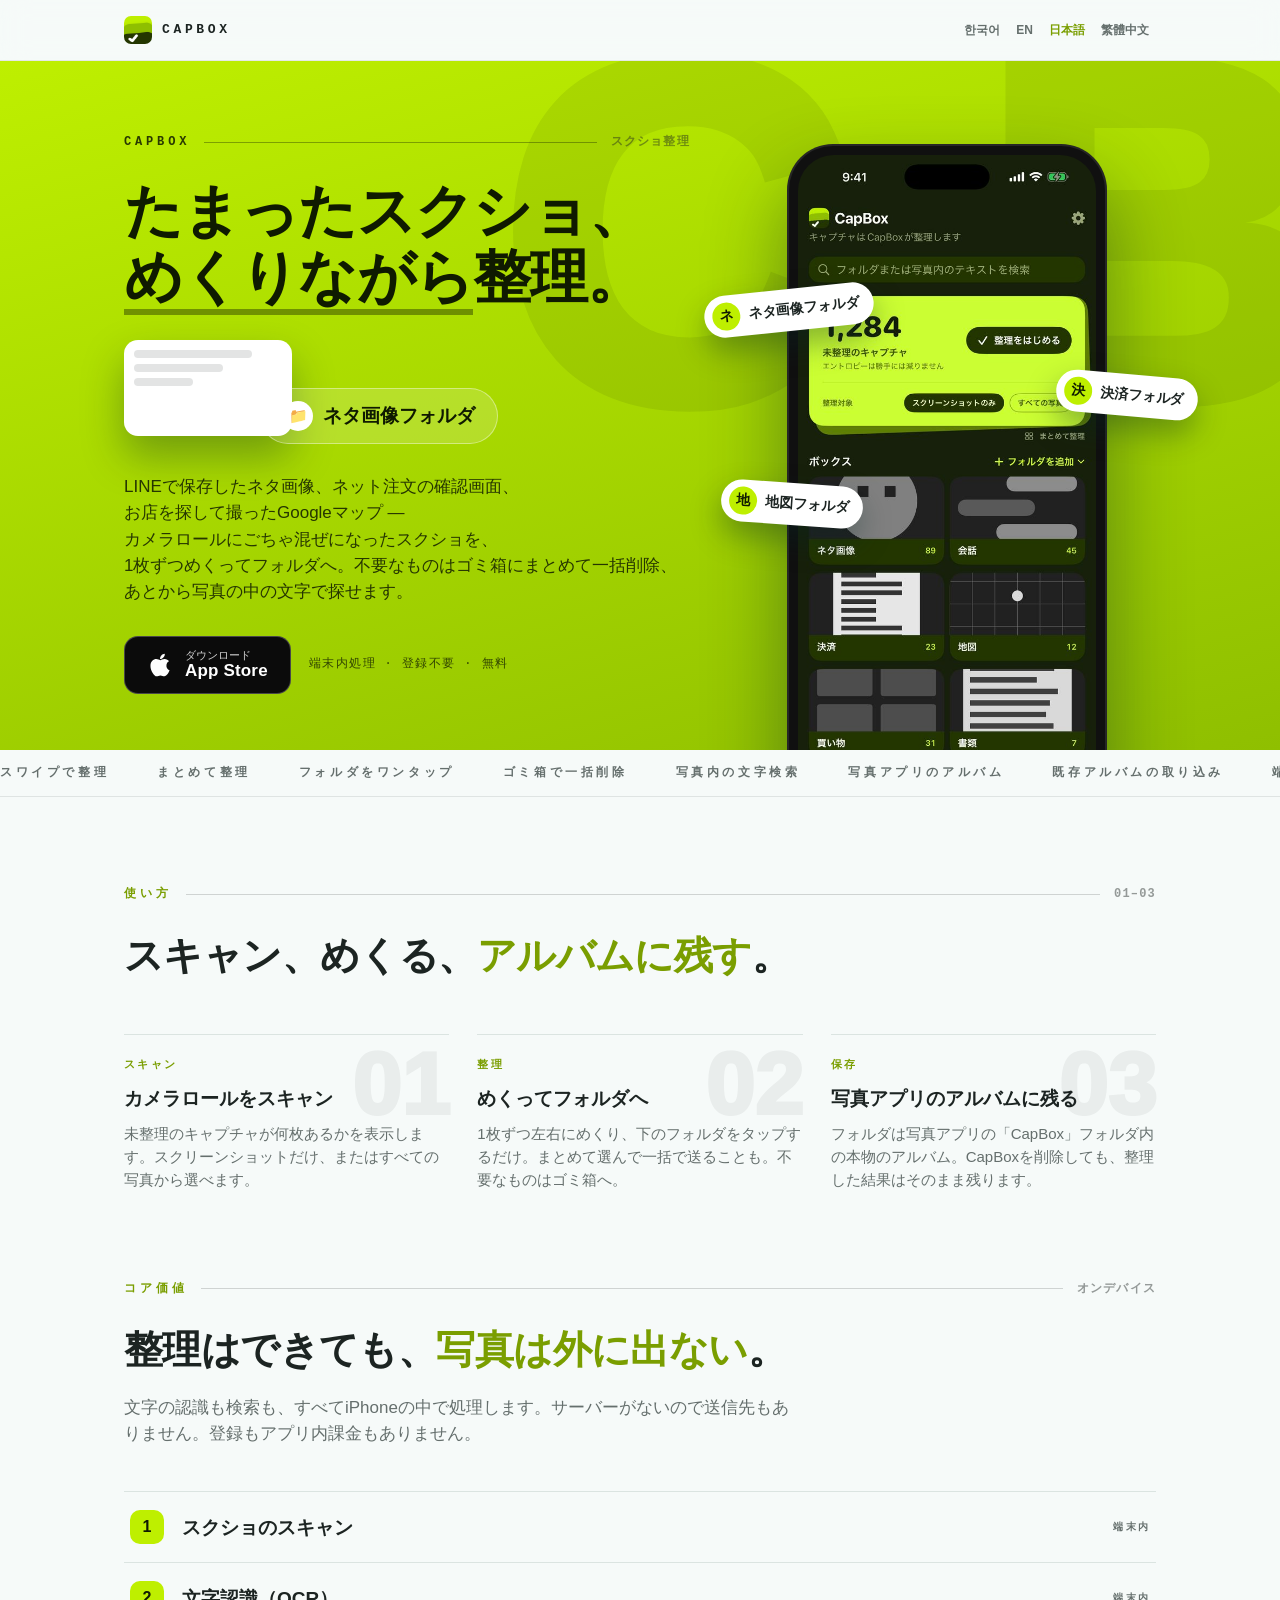
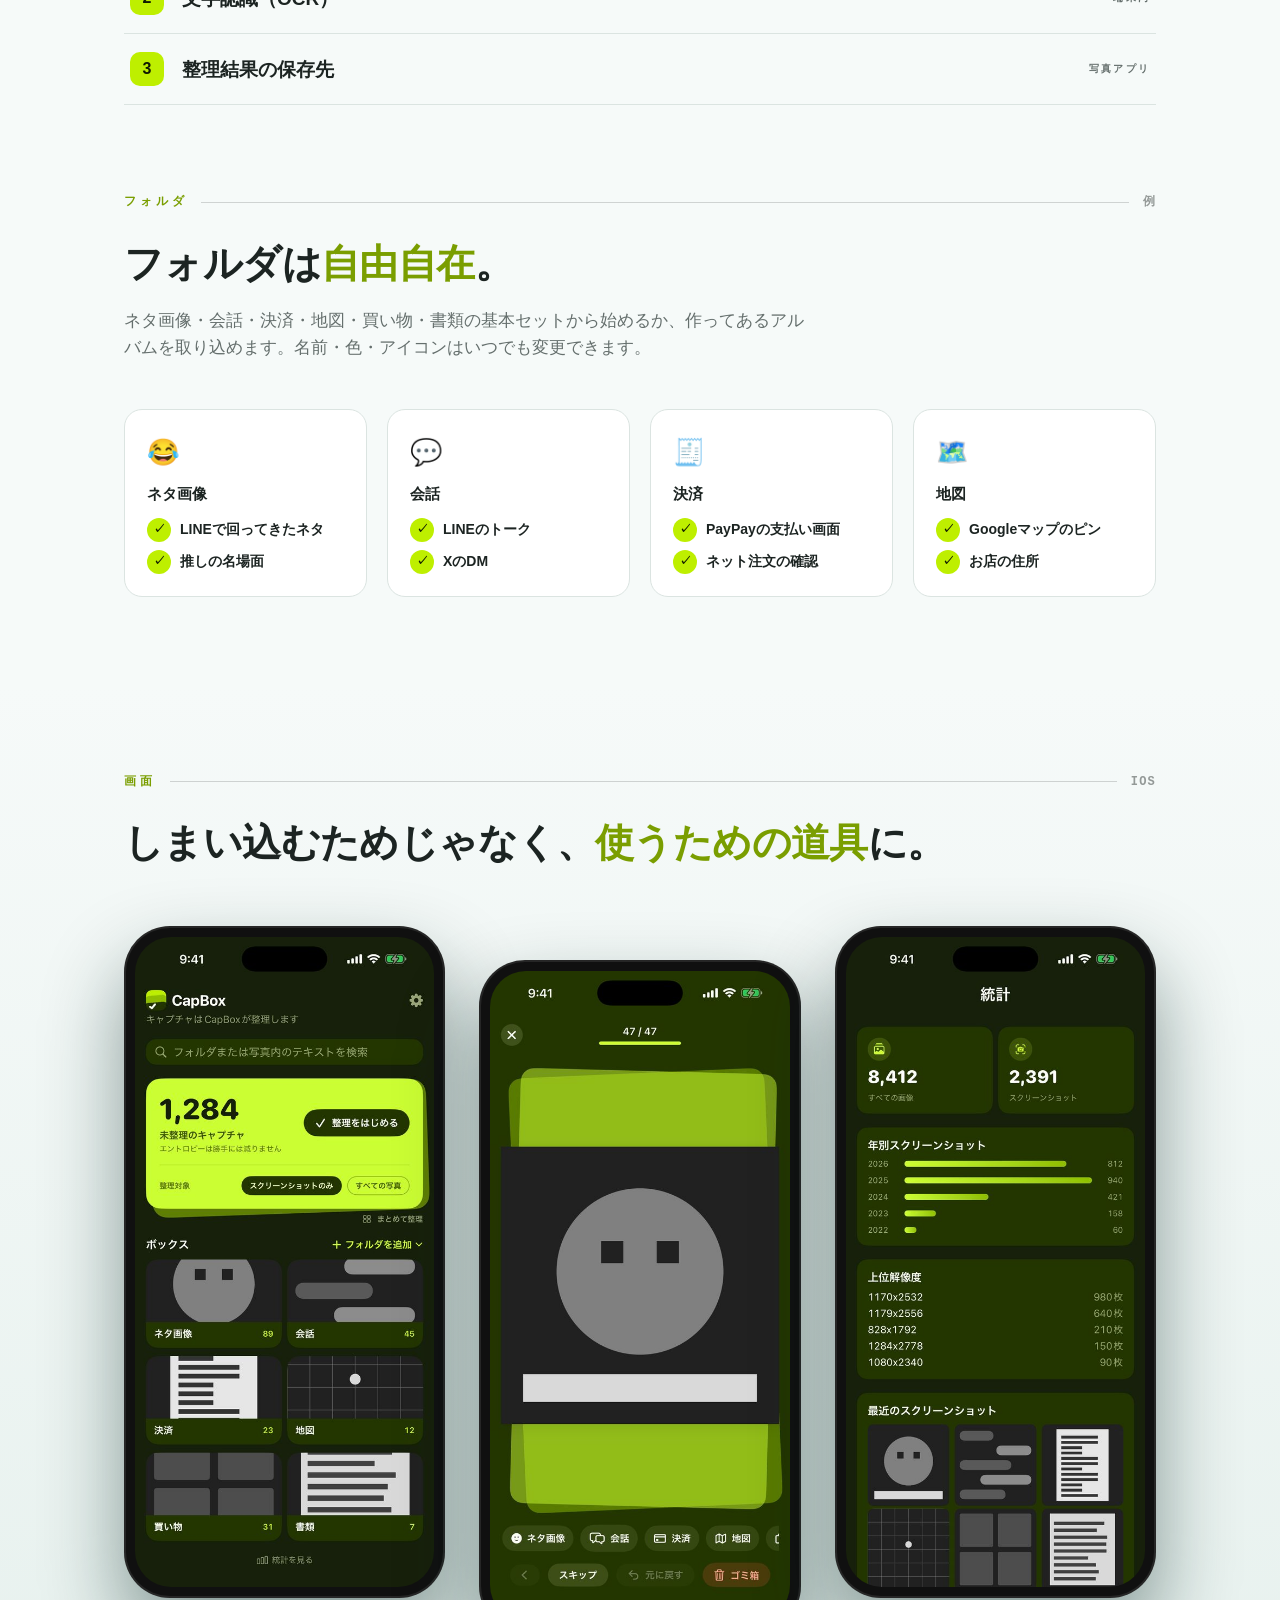
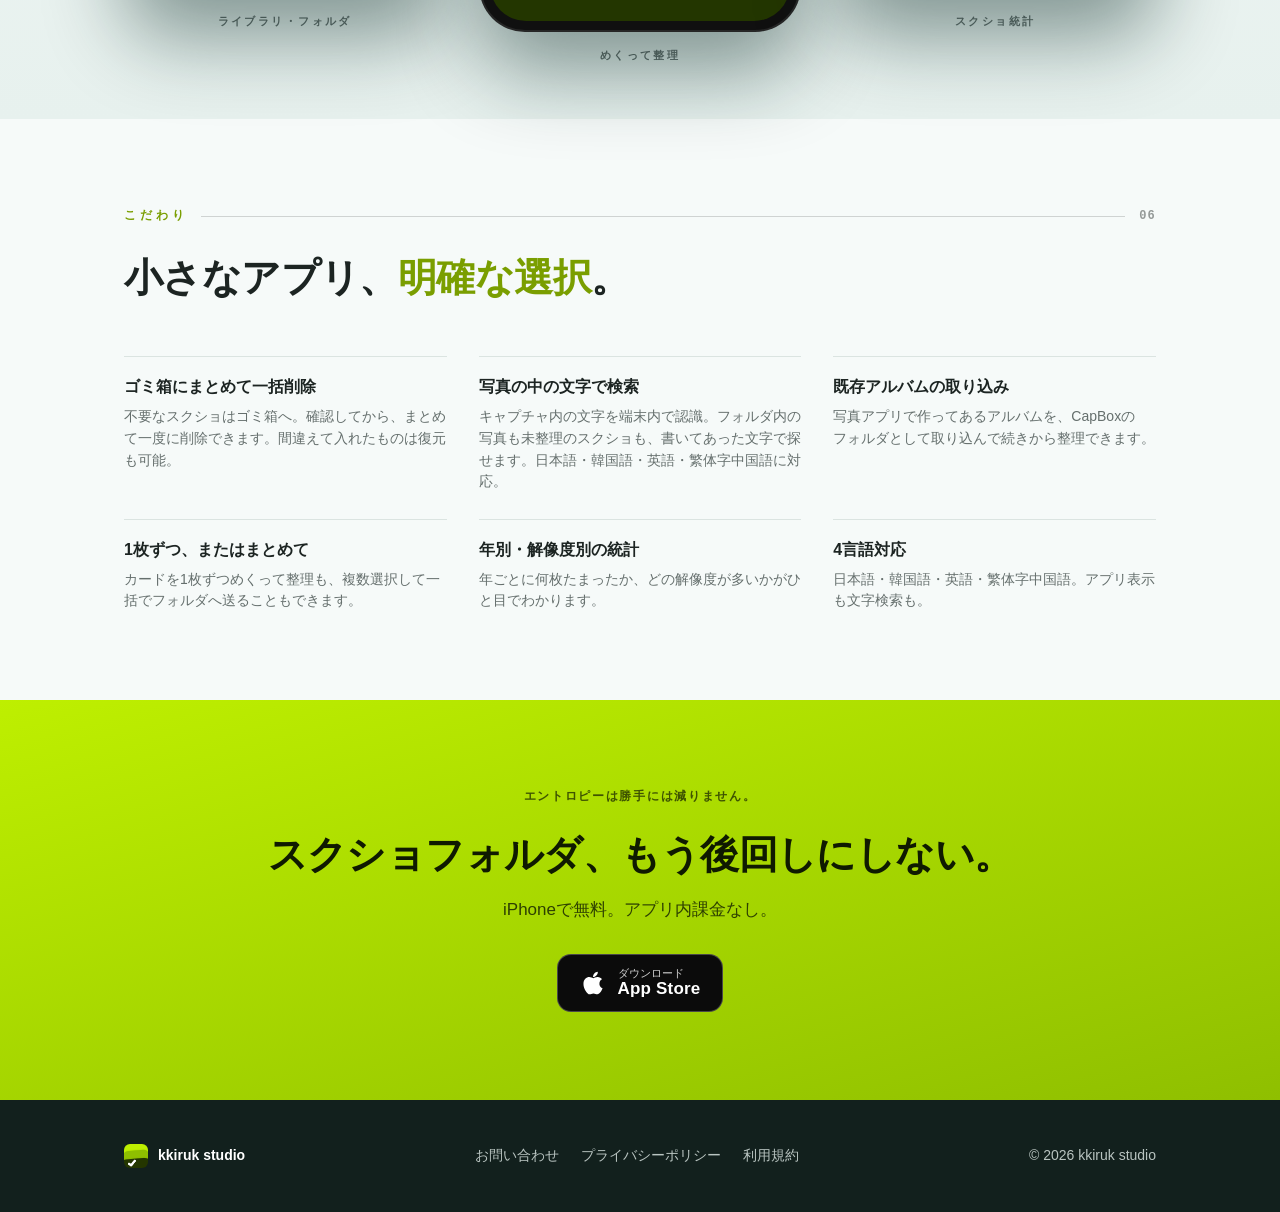
==== commit 726a2e45: "출시 전환 — App Store 링크(id6816986062) Co-Authored-By: Claude Opus 5.5 <noreply@anthropic.com>" ====
--- a/ja/index.html
+++ b/ja/index.html
@@ -42,7 +42,7 @@
       </div>
       <p class="sub">LINEで保存したネタ画像、ネット注文の確認画面、お店を探して撮ったGoogleマップ — カメラロールにごちゃ混ぜになったスクショを、1枚ずつめくってフォルダへ。不要なものはゴミ箱にまとめて一括削除、あとから写真の中の文字で探せます。</p>
       <div class="cta">
-        <span class="store-badge disabled" id="storeLink" aria-disabled="true"><svg viewBox="0 0 384 512" aria-hidden="true"><path d="M318.7 268.7c-.2-36.7 16.4-64.4 50-84.8-18.8-26.9-47.2-41.7-84.7-44.6-35.5-2.8-74.3 20.7-88.5 20.7-15 0-49.4-19.7-76.4-19.7C63.3 141.2 4 184.8 4 273.5q0 39.3 14.4 81.2c12.8 36.7 59 126.7 107.2 125.2 25.2-.6 43-17.9 75.8-17.9 31.8 0 48.3 17.9 76.4 17.9 48.6-.7 90.4-82.5 102.6-119.3-65.2-30.7-61.7-90-61.7-91.9zm-56.6-164.2c27.3-32.4 24.8-61.9 24-72.5-24.1 1.4-52 16.4-67.9 34.9-17.5 19.8-27.8 44.3-25.6 71.9 26.1 2 49.9-11.4 69.5-34.3z"/></svg><span class="txt"><small>近日公開</small><strong>App Store</strong></span></span>
+        <a class="store-badge" id="storeLink" href="https://apps.apple.com/app/id6816986062" aria-label="App Store でダウンロード"><svg viewBox="0 0 384 512" aria-hidden="true"><path d="M318.7 268.7c-.2-36.7 16.4-64.4 50-84.8-18.8-26.9-47.2-41.7-84.7-44.6-35.5-2.8-74.3 20.7-88.5 20.7-15 0-49.4-19.7-76.4-19.7C63.3 141.2 4 184.8 4 273.5q0 39.3 14.4 81.2c12.8 36.7 59 126.7 107.2 125.2 25.2-.6 43-17.9 75.8-17.9 31.8 0 48.3 17.9 76.4 17.9 48.6-.7 90.4-82.5 102.6-119.3-65.2-30.7-61.7-90-61.7-91.9zm-56.6-164.2c27.3-32.4 24.8-61.9 24-72.5-24.1 1.4-52 16.4-67.9 34.9-17.5 19.8-27.8 44.3-25.6 71.9 26.1 2 49.9-11.4 69.5-34.3z"/></svg><span class="txt"><small>ダウンロード</small><strong>App Store</strong></span></a>
         <span class="note">端末内処理 · 登録不要 · 無料</span>
       </div>
     </div>
@@ -101,8 +101,8 @@
   <div class="wrap">
     <p class="wit">エントロピーは勝手には減りません。</p>
     <h2>スクショフォルダ、もう後回しにしない。</h2>
-    <p class="lede">App Storeで近日公開。iPhoneで無料、アプリ内課金なし。</p>
-    <div class="cta"><span class="store-badge disabled" id="storeLink2" aria-disabled="true"><svg viewBox="0 0 384 512" aria-hidden="true"><path d="M318.7 268.7c-.2-36.7 16.4-64.4 50-84.8-18.8-26.9-47.2-41.7-84.7-44.6-35.5-2.8-74.3 20.7-88.5 20.7-15 0-49.4-19.7-76.4-19.7C63.3 141.2 4 184.8 4 273.5q0 39.3 14.4 81.2c12.8 36.7 59 126.7 107.2 125.2 25.2-.6 43-17.9 75.8-17.9 31.8 0 48.3 17.9 76.4 17.9 48.6-.7 90.4-82.5 102.6-119.3-65.2-30.7-61.7-90-61.7-91.9zm-56.6-164.2c27.3-32.4 24.8-61.9 24-72.5-24.1 1.4-52 16.4-67.9 34.9-17.5 19.8-27.8 44.3-25.6 71.9 26.1 2 49.9-11.4 69.5-34.3z"/></svg><span class="txt"><small>近日公開</small><strong>App Store</strong></span></span></div>
+    <p class="lede">iPhoneで無料。アプリ内課金なし。</p>
+    <div class="cta"><a class="store-badge" id="storeLink2" href="https://apps.apple.com/app/id6816986062" aria-label="App Store でダウンロード"><svg viewBox="0 0 384 512" aria-hidden="true"><path d="M318.7 268.7c-.2-36.7 16.4-64.4 50-84.8-18.8-26.9-47.2-41.7-84.7-44.6-35.5-2.8-74.3 20.7-88.5 20.7-15 0-49.4-19.7-76.4-19.7C63.3 141.2 4 184.8 4 273.5q0 39.3 14.4 81.2c12.8 36.7 59 126.7 107.2 125.2 25.2-.6 43-17.9 75.8-17.9 31.8 0 48.3 17.9 76.4 17.9 48.6-.7 90.4-82.5 102.6-119.3-65.2-30.7-61.7-90-61.7-91.9zm-56.6-164.2c27.3-32.4 24.8-61.9 24-72.5-24.1 1.4-52 16.4-67.9 34.9-17.5 19.8-27.8 44.3-25.6 71.9 26.1 2 49.9-11.4 69.5-34.3z"/></svg><span class="txt"><small>ダウンロード</small><strong>App Store</strong></span></a></div>
   </div>
 </section>
 
